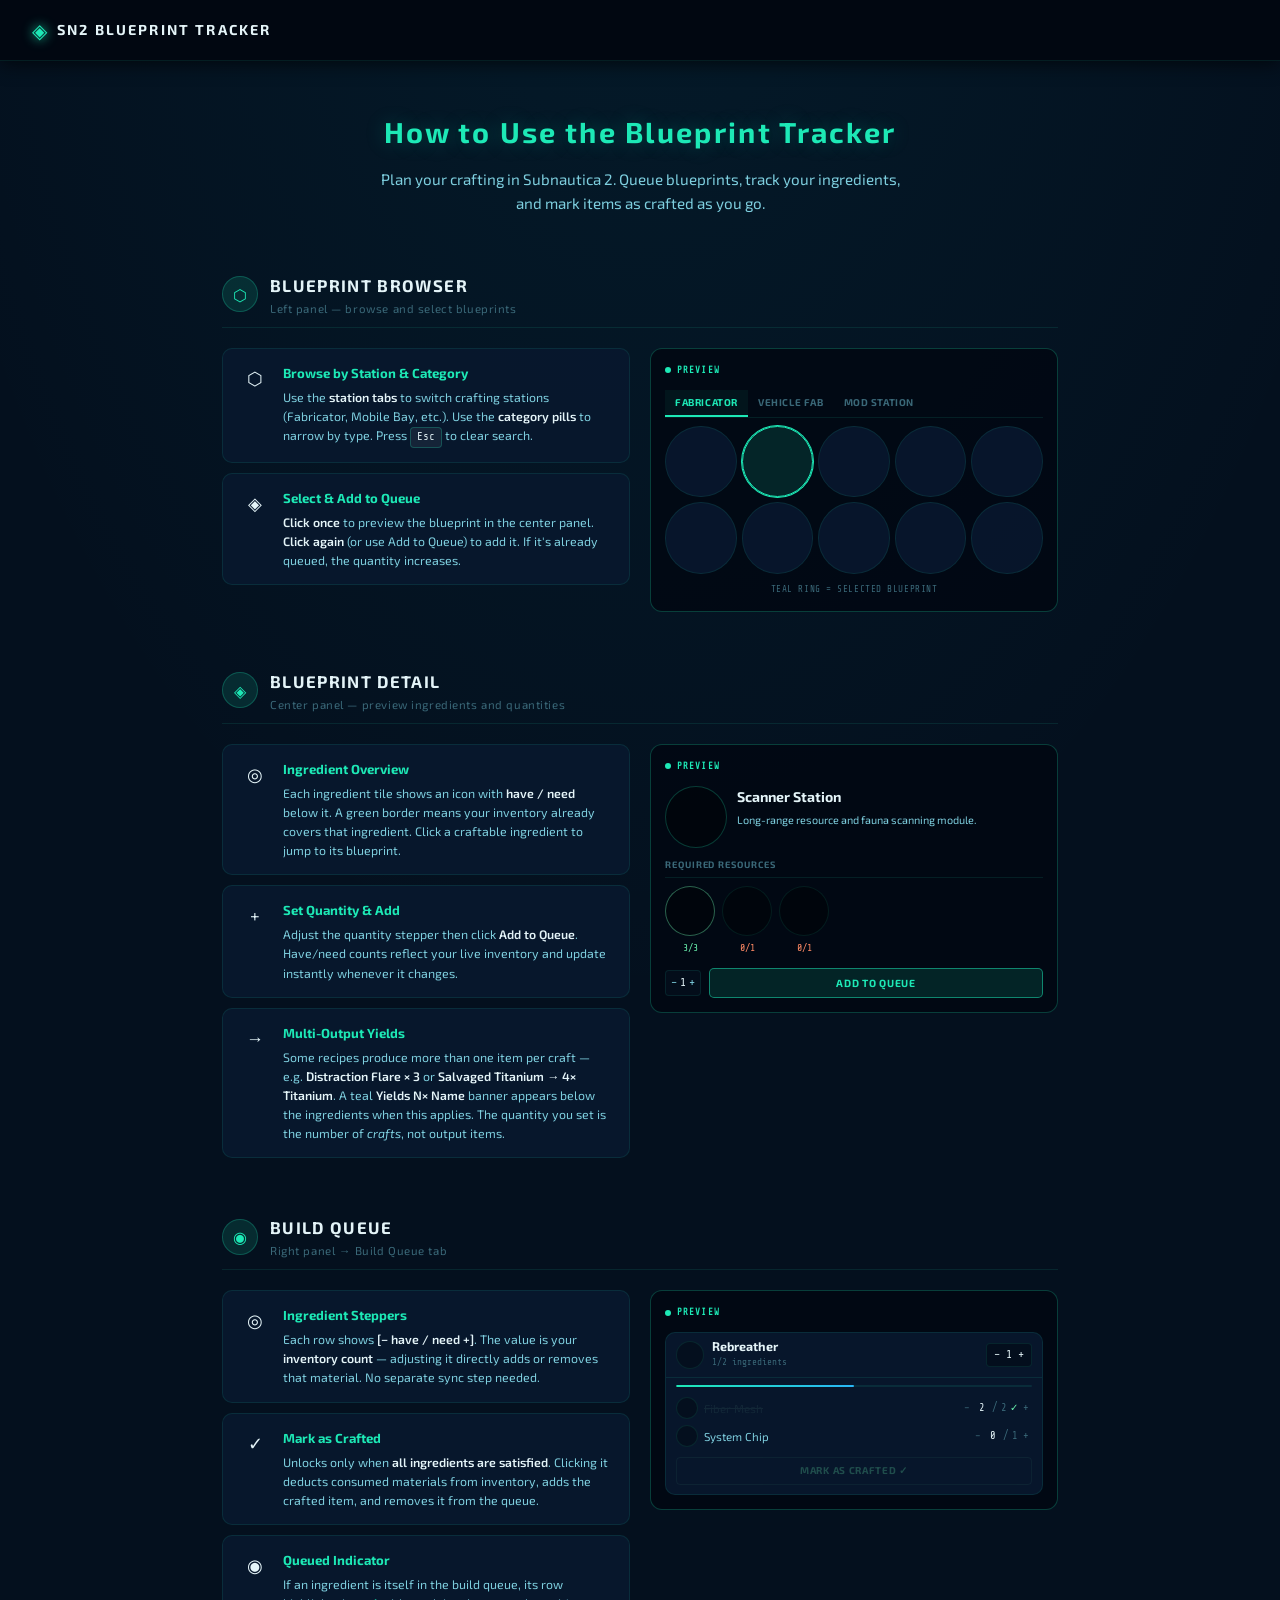
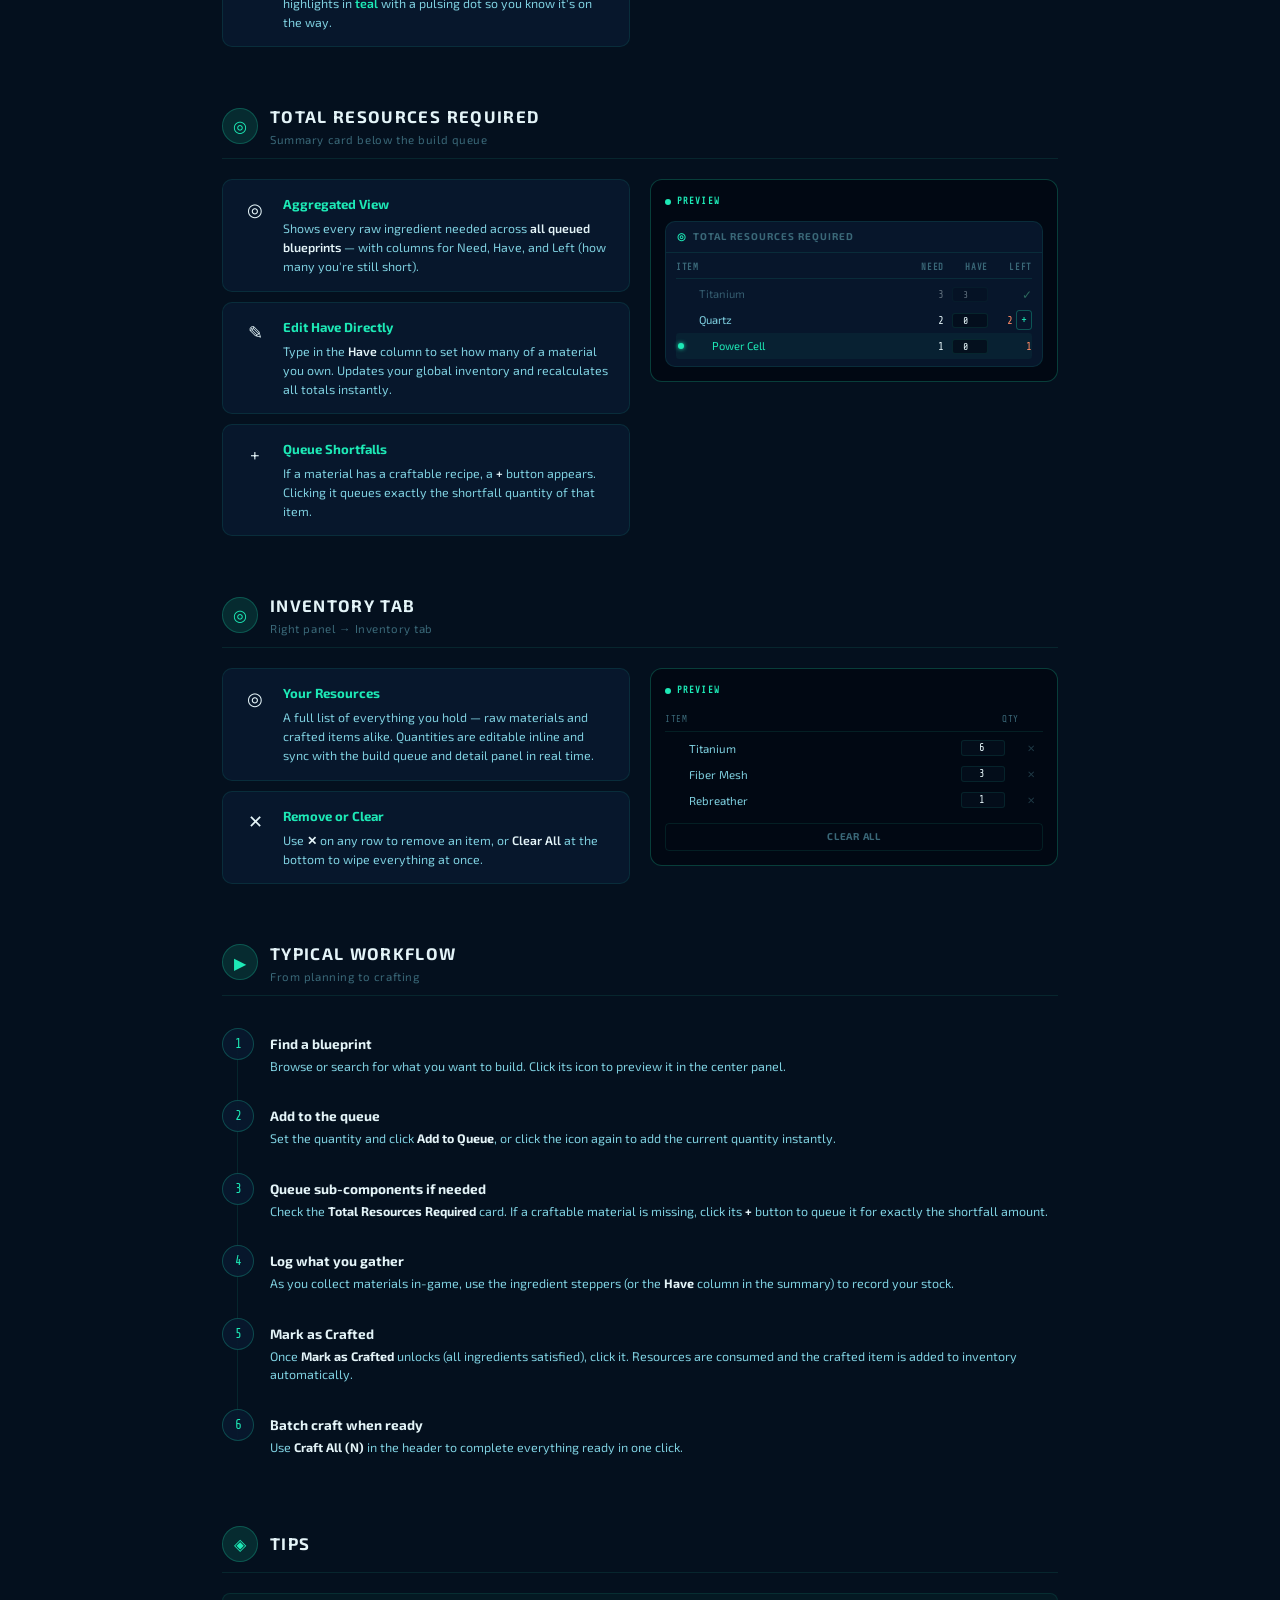
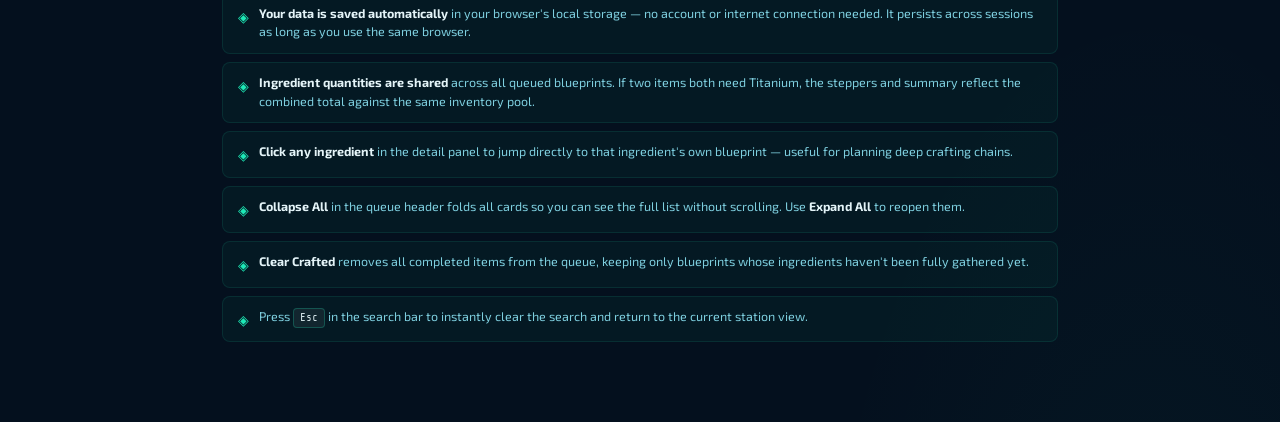
==== help.html @ e9f579a7 "Remove Back to Tracker button from help page Co-Authored-By: Claude Sonnet 4.6 <noreply@anthropic.co" ====
<!DOCTYPE html>
<html lang="en">
<head>
  <meta charset="UTF-8">
  <meta name="viewport" content="width=device-width, initial-scale=1.0">
  <title>How to Use — SN2 Blueprint Tracker</title>
  <meta name="description" content="Learn how to use the SN2 Blueprint Tracker: browse Subnautica 2 blueprints, queue crafting jobs, track ingredients, and mark items as crafted.">
  <link rel="canonical" href="https://sn2.tylerawak.net/help">

  <meta property="og:type"        content="website">
  <meta property="og:url"         content="https://sn2.tylerawak.net/help">
  <meta property="og:title"       content="How to Use — SN2 Blueprint Tracker">
  <meta property="og:description" content="Learn how to use the SN2 Blueprint Tracker: browse Subnautica 2 blueprints, queue crafting jobs, track ingredients, and mark items as crafted.">
  <meta property="og:image"       content="https://sn2.tylerawak.net/og-image.svg">
  <meta property="og:site_name"   content="SN2 Blueprint Tracker">

  <meta name="twitter:card"        content="summary_large_image">
  <meta name="twitter:title"       content="How to Use — SN2 Blueprint Tracker">
  <meta name="twitter:description" content="Learn how to use the SN2 Blueprint Tracker: browse Subnautica 2 blueprints, queue crafting jobs, track ingredients, and mark items as crafted.">
  <meta name="twitter:image"       content="https://sn2.tylerawak.net/og-image.svg">

  <script async src="https://pagead2.googlesyndication.com/pagead/js/adsbygoogle.js?client=ca-pub-8016467593072754" crossorigin="anonymous"></script>

  <link rel="preconnect" href="https://fonts.googleapis.com">
  <link href="https://fonts.googleapis.com/css2?family=Exo+2:wght@300;400;600;700&family=Share+Tech+Mono&display=swap" rel="stylesheet">
  <style>
    :root {
      --bg-deep:    #04101e;
      --bg-card:    rgba(8, 24, 46, 0.92);
      --teal:       #1de9b6;
      --teal-dim:   rgba(29, 233, 182, 0.12);
      --cyan:       #29b6f6;
      --text-hi:    #e4f4f8;
      --text-mid:   #7ecfdf;
      --text-lo:    #3a6878;
      --text-ghost: #1e3844;
      --border-lo:  rgba(29, 233, 182, 0.10);
      --border-md:  rgba(29, 233, 182, 0.24);
      --border-hi:  rgba(29, 233, 182, 0.50);
      --ready:      #69f0ae;
      --font:       'Exo 2', sans-serif;
      --mono:       'Share Tech Mono', monospace;
      --r:          6px;
    }
    *, *::before, *::after { box-sizing: border-box; margin: 0; padding: 0; }
    html { scroll-behavior: smooth; }
    body {
      font-family: var(--font);
      background: var(--bg-deep);
      color: var(--text-hi);
      min-height: 100vh;
      background-image:
        radial-gradient(ellipse 100% 60% at 50% -8%, rgba(0,184,217,0.07) 0%, transparent 60%),
        radial-gradient(ellipse 50% 40% at 90% 110%, rgba(29,233,182,0.04) 0%, transparent 55%);
      line-height: 1.6;
    }

    /* ── Page header ── */
    .page-header {
      display: flex; align-items: center; justify-content: space-between;
      padding: 14px 32px;
      background: rgba(2,8,18,0.98);
      border-bottom: 1px solid var(--border-lo);
      position: sticky; top: 0; z-index: 10;
      box-shadow: 0 2px 20px rgba(0,0,0,0.7);
    }
    .header-logo { display: flex; align-items: center; gap: 10px; }
    .logo-icon { font-size: 1.25rem; color: var(--teal); filter: drop-shadow(0 0 6px var(--teal)); }
    .logo-text { font-size: 0.9rem; font-weight: 700; letter-spacing: 0.15em; text-transform: uppercase; }
    .back-link {
      background: transparent; border: 1px solid var(--border-lo); border-radius: var(--r);
      color: var(--text-lo); font-family: var(--font); font-size: 0.67rem; font-weight: 700;
      letter-spacing: 0.07em; padding: 5px 12px; text-decoration: none; text-transform: uppercase;
      transition: all 0.15s;
    }
    .back-link:hover { border-color: var(--border-md); color: var(--text-mid); }

    /* ── Page body ── */
    .page-body { max-width: 900px; margin: 0 auto; padding: 48px 32px 80px; display: flex; flex-direction: column; gap: 56px; }

    /* ── Intro ── */
    .intro { text-align: center; }
    .intro h1 {
      font-size: 1.8rem; font-weight: 700; letter-spacing: 0.08em;
      color: var(--teal); margin-bottom: 12px;
      text-shadow: 0 0 20px rgba(29,233,182,0.25);
    }
    .intro p { font-size: 0.95rem; color: var(--text-mid); max-width: 540px; margin: 0 auto; }

    /* ── Section ── */
    .section { display: flex; flex-direction: column; gap: 20px; }
    .section-header { display: flex; align-items: center; gap: 12px; border-bottom: 1px solid var(--border-lo); padding-bottom: 10px; }
    .section-icon {
      width: 36px; height: 36px; border-radius: 50%; flex-shrink: 0;
      background: var(--teal-dim); border: 1px solid var(--border-md);
      display: flex; align-items: center; justify-content: center;
      font-size: 1rem; color: var(--teal);
    }
    .section-title { font-size: 1.05rem; font-weight: 700; letter-spacing: 0.08em; text-transform: uppercase; color: var(--text-hi); }
    .section-subtitle { font-size: 0.72rem; color: var(--text-lo); letter-spacing: 0.05em; }

    /* ── Two-column: text left, preview right ── */
    .section-body { display: grid; grid-template-columns: 1fr 1fr; gap: 20px; align-items: start; }
    @media (max-width: 680px) { .section-body { grid-template-columns: 1fr; } }

    /* ── Text cards ── */
    .cards { display: flex; flex-direction: column; gap: 10px; }
    .card {
      background: var(--bg-card); border: 1px solid var(--border-lo); border-radius: 10px;
      padding: 14px 18px; display: flex; gap: 14px; align-items: flex-start; transition: border-color 0.15s;
    }
    .card:hover { border-color: var(--border-md); }
    .card-icon { font-size: 1.1rem; flex-shrink: 0; margin-top: 1px; width: 28px; text-align: center; }
    .card-title { font-size: 0.82rem; font-weight: 700; color: var(--teal); margin-bottom: 4px; }
    .card-desc { font-size: 0.77rem; color: var(--text-mid); line-height: 1.55; }
    .card-desc strong { color: var(--text-hi); font-weight: 600; }

    /* ── Preview box ── */
    .preview-box {
      background: rgba(2,8,18,0.85);
      border: 1px solid var(--border-md);
      border-radius: 12px;
      padding: 14px;
      position: relative;
    }
    .preview-label {
      font-family: var(--mono); font-size: 0.58rem; font-weight: 700;
      letter-spacing: 0.12em; text-transform: uppercase;
      color: var(--teal); margin-bottom: 12px;
      display: flex; align-items: center; gap: 6px;
    }
    .preview-label::before {
      content: ''; width: 6px; height: 6px; border-radius: 50%;
      background: var(--teal); display: inline-block;
    }

    /* ── Mock images (game icons) ── */
    .mock-img {
      width: 100%; height: 100%;
      object-fit: contain;
      image-rendering: pixelated;
      display: block;
    }

    /* ── Mock: station tabs ── */
    .mock-station-tabs { display: flex; border-bottom: 1px solid var(--border-lo); margin-bottom: 8px; }
    .mst {
      font-family: var(--font); font-size: 0.62rem; font-weight: 700; letter-spacing: 0.06em;
      text-transform: uppercase; color: var(--text-lo); padding: 5px 10px 4px;
      border-bottom: 2px solid transparent;
    }
    .mst.active { color: var(--teal); border-bottom-color: var(--teal); background: rgba(29,233,182,0.05); }

    /* ── Mock: icon grid ── */
    .mock-icon-grid { display: grid; grid-template-columns: repeat(5, 1fr); gap: 5px; margin-bottom: 8px; }
    .mic {
      aspect-ratio: 1; border-radius: 50%;
      background: rgba(8,24,46,0.9); border: 1px solid rgba(29,233,182,0.1);
      display: flex; align-items: center; justify-content: center;
      padding: 6px; overflow: hidden;
    }
    .mic.active { border-color: var(--teal); background: rgba(29,233,182,0.12); box-shadow: 0 0 0 1px var(--teal); }

    /* ── Mock: detail hero ── */
    .mock-hero { display: flex; align-items: flex-start; gap: 10px; margin-bottom: 10px; }
    .mock-hero-icon {
      width: 62px; height: 62px; border-radius: 50%; flex-shrink: 0;
      background: rgba(0,0,0,0.35); border: 1px solid var(--border-md);
      display: flex; align-items: center; justify-content: center;
      overflow: hidden; padding: 6px;
    }
    .mock-hero-name { font-size: 0.88rem; font-weight: 700; color: var(--text-hi); margin-bottom: 4px; }
    .mock-hero-desc { font-size: 0.68rem; color: var(--text-mid); line-height: 1.45; }
    .mock-sec-label {
      font-size: 0.58rem; font-weight: 700; letter-spacing: 0.1em; text-transform: uppercase;
      color: var(--text-lo); border-bottom: 1px solid var(--border-lo); padding-bottom: 4px; margin-bottom: 8px;
    }
    .mock-ing-grid { display: flex; gap: 7px; margin-bottom: 12px; flex-wrap: wrap; }
    .mock-ing-tile { display: flex; flex-direction: column; align-items: center; gap: 4px; width: 50px; }
    .mock-ing-box {
      width: 50px; height: 50px; border-radius: 50%;
      background: rgba(0,0,0,0.35); border: 1px solid var(--border-lo);
      display: flex; align-items: center; justify-content: center;
      overflow: hidden; padding: 5px;
    }
    .mock-ing-tile.ok .mock-ing-box { border-color: rgba(105,240,174,0.4); }
    .mock-ing-count { font-family: var(--mono); font-size: 0.62rem; color: #ff8a65; }
    .mock-ing-tile.ok .mock-ing-count { color: var(--ready); }
    .mock-actions-row { display: flex; align-items: center; gap: 8px; }
    .mock-qty-ctrl {
      display: flex; align-items: center; gap: 3px;
      background: rgba(4,14,28,0.88); border: 1px solid var(--border-lo); border-radius: 4px; padding: 3px 5px;
      font-family: var(--mono); font-size: 0.72rem; color: var(--text-hi);
    }
    .mock-qty-ctrl span { color: var(--text-mid); }
    .mock-add-btn {
      flex: 1; background: rgba(29,233,182,0.12); border: 1px solid var(--border-hi);
      border-radius: 5px; color: var(--teal); font-family: var(--font); font-size: 0.65rem;
      font-weight: 700; letter-spacing: 0.07em; padding: 6px 10px;
      text-transform: uppercase; text-align: center;
    }

    /* ── Mock: queue card ── */
    .mock-queue-card {
      background: rgba(8,24,46,0.92); border: 1px solid rgba(29,233,182,0.1);
      border-radius: 10px; overflow: hidden;
    }
    .mock-qi-header {
      display: flex; align-items: center; gap: 8px; padding: 7px 10px;
      border-bottom: 1px solid var(--border-lo);
    }
    .mock-qi-icon {
      width: 28px; height: 28px; border-radius: 50%; flex-shrink: 0;
      background: rgba(0,0,0,0.3); border: 1px solid var(--border-lo);
      display: flex; align-items: center; justify-content: center;
      overflow: hidden; padding: 3px;
    }
    .mock-qi-info { flex: 1; }
    .mock-qi-name { font-size: 0.78rem; font-weight: 700; color: var(--text-hi); line-height: 1.2; }
    .mock-qi-prog { font-size: 0.58rem; font-family: var(--mono); color: var(--text-lo); }
    .mock-qi-qty {
      font-family: var(--mono); font-size: 0.72rem;
      background: rgba(4,14,28,0.88); border: 1px solid var(--border-lo);
      border-radius: 4px; padding: 2px 7px; color: var(--text-hi);
    }
    .mock-qi-body { padding: 7px 10px 9px; }
    .mock-prog-bar { height: 2px; background: var(--border-lo); border-radius: 1px; margin-bottom: 7px; overflow: hidden; }
    .mock-prog-fill { height: 100%; background: linear-gradient(90deg, var(--teal), var(--cyan)); border-radius: 1px; }
    .mock-ing-row { display: flex; align-items: center; gap: 6px; padding: 3px 0; }
    .mock-ing-row.done .mock-ing-lbl { color: var(--text-ghost); text-decoration: line-through; opacity: 0.5; }
    .mock-ing-sm {
      width: 22px; height: 22px; border-radius: 50%; flex-shrink: 0;
      background: rgba(0,0,0,0.3); border: 1px solid var(--border-lo);
      display: flex; align-items: center; justify-content: center;
      overflow: hidden; padding: 2px;
    }
    .mock-ing-lbl { flex: 1; font-size: 0.72rem; color: var(--text-mid); }
    .mock-stepper { display: flex; align-items: center; gap: 2px; font-family: var(--mono); font-size: 0.65rem; }
    .ms-btn { color: var(--text-lo); padding: 0 3px; }
    .ms-val { color: var(--text-hi); min-width: 14px; text-align: center; }
    .ms-sep { color: var(--text-lo); padding: 0 1px; }
    .ms-need { color: var(--text-lo); }
    .ms-check { color: var(--ready); margin-left: 1px; }
    .mock-craft-row { margin-top: 7px; }
    .mock-craft-btn {
      width: 100%; background: transparent; border: 1px solid rgba(105,240,174,0.22);
      border-radius: 4px; color: var(--ready); font-family: var(--font); font-size: 0.62rem;
      font-weight: 700; letter-spacing: 0.07em; padding: 5px; text-align: center; text-transform: uppercase;
    }
    .mock-craft-btn.dim { opacity: 0.25; }

    /* ── Mock: resource summary ── */
    .mock-res-card {
      background: rgba(8,24,46,0.92); border: 1px solid var(--border-lo);
      border-radius: 10px; overflow: hidden;
    }
    .mock-res-head {
      display: flex; align-items: center; gap: 6px; padding: 7px 11px;
      border-bottom: 1px solid var(--border-lo);
      font-size: 0.62rem; font-weight: 700; letter-spacing: 0.1em;
      text-transform: uppercase; color: var(--text-lo);
    }
    .mock-res-head span { color: var(--teal); }
    .mock-res-table { padding: 5px 10px 7px; }
    .mock-res-cols {
      display: grid; grid-template-columns: 1fr 32px 44px 44px;
      font-family: var(--mono); font-size: 0.56rem; font-weight: 700;
      letter-spacing: 0.08em; text-transform: uppercase; color: var(--text-lo);
      padding: 2px 0 4px; border-bottom: 1px solid var(--border-lo); margin-bottom: 2px;
    }
    .mock-res-cols span:not(:first-child) { text-align: right; }
    .mock-rr {
      display: grid; grid-template-columns: 1fr 32px 44px 44px;
      align-items: center; padding: 3px 0; border-radius: 3px; min-height: 26px;
    }
    .mock-rr.sat { opacity: 0.38; }
    .mock-rr.queued { background: rgba(29,233,182,0.05); padding-left: 2px; }
    .mock-rr-name { display: flex; align-items: center; gap: 5px; font-size: 0.7rem; color: var(--text-mid); }
    .mock-rr-icon {
      width: 18px; height: 18px; flex-shrink: 0;
      display: flex; align-items: center; justify-content: center;
    }
    .mock-rr-icon img { width: 18px; height: 18px; object-fit: contain; image-rendering: pixelated; display: block; }
    .mock-rr.queued .mock-rr-name { color: var(--teal); }
    .mock-rr-num { font-family: var(--mono); font-size: 0.68rem; text-align: right; }
    .mock-rr-need { color: var(--text-hi); }
    .mock-rr-have { display: flex; justify-content: flex-end; }
    .mock-rr-have input {
      background: rgba(4,14,28,0.88); border: 1px solid var(--border-lo); border-radius: 3px;
      color: var(--text-hi); font-family: var(--mono); font-size: 0.62rem;
      width: 36px; padding: 1px 4px; text-align: right; outline: none;
    }
    .mock-rr-left { display: flex; align-items: center; justify-content: flex-end; gap: 3px; }
    .mock-rr-left-num { font-family: var(--mono); font-size: 0.68rem; color: #ff8a65; }
    .mock-rr-check { color: var(--ready); font-size: 0.75rem; }
    .mock-rr-add {
      color: var(--teal); border: 1px solid rgba(29,233,182,0.3); border-radius: 3px;
      font-family: var(--mono); font-size: 0.7rem; padding: 0 4px;
    }
    .mock-qdot {
      width: 6px; height: 6px; border-radius: 50%; background: var(--teal);
      flex-shrink: 0; box-shadow: 0 0 4px var(--teal); display: inline-block;
    }

    /* ── Mock: inventory ── */
    .mock-inv-row {
      display: grid; grid-template-columns: 1fr 52px 24px;
      align-items: center; padding: 3px 0; min-height: 26px; gap: 6px;
    }
    .mock-inv-item {
      display: flex; align-items: center; gap: 6px;
      font-size: 0.72rem; color: var(--text-mid);
    }
    .mock-inv-icon {
      width: 18px; height: 18px; flex-shrink: 0;
      display: flex; align-items: center; justify-content: center;
    }
    .mock-inv-icon img { width: 18px; height: 18px; object-fit: contain; image-rendering: pixelated; display: block; }
    .mock-inv-qty {
      background: rgba(4,14,28,0.88); border: 1px solid var(--border-lo); border-radius: 3px;
      color: var(--text-hi); font-family: var(--mono); font-size: 0.65rem;
      width: 44px; padding: 1px 4px; text-align: right; outline: none;
    }
    .mock-inv-rm { font-size: 0.65rem; color: var(--text-ghost); text-align: center; }

    /* ── Steps ── */
    .steps { display: flex; flex-direction: column; gap: 0; position: relative; }
    .steps::before { content: ''; position: absolute; left: 15px; top: 32px; bottom: 32px; width: 1px; background: var(--border-lo); }
    .step { display: flex; gap: 16px; align-items: flex-start; padding: 12px 0; }
    .step-num {
      width: 32px; height: 32px; border-radius: 50%; flex-shrink: 0;
      background: var(--bg-card); border: 1px solid var(--border-md);
      display: flex; align-items: center; justify-content: center;
      font-family: var(--mono); font-size: 0.8rem; color: var(--teal); z-index: 1;
    }
    .step-body { padding-top: 5px; }
    .step-title { font-size: 0.85rem; font-weight: 700; color: var(--text-hi); margin-bottom: 3px; }
    .step-desc { font-size: 0.78rem; color: var(--text-mid); line-height: 1.5; }
    .step-desc strong { color: var(--text-hi); }

    /* ── Tips ── */
    .tip-list { display: flex; flex-direction: column; gap: 8px; }
    .tip {
      display: flex; align-items: flex-start; gap: 10px;
      background: rgba(29,233,182,0.04); border: 1px solid var(--border-lo);
      border-radius: 8px; padding: 11px 15px;
    }
    .tip-bullet { color: var(--teal); font-size: 0.85rem; flex-shrink: 0; margin-top: 1px; }
    .tip-text { font-size: 0.78rem; color: var(--text-mid); line-height: 1.5; }
    .tip-text strong { color: var(--text-hi); }
    kbd {
      display: inline-block; background: rgba(255,255,255,0.06); border: 1px solid var(--border-md);
      border-radius: 4px; font-family: var(--mono); font-size: 0.68rem; padding: 1px 6px; color: var(--text-hi);
    }
  </style>
</head>
<body>

  <header class="page-header">
    <div class="header-logo">
      <span class="logo-icon">◈</span>
      <span class="logo-text">SN2 Blueprint Tracker</span>
    </div>
  </header>

  <div class="page-body">

    <!-- Intro -->
    <div class="intro">
      <h1>How to Use the Blueprint Tracker</h1>
      <p>Plan your crafting in Subnautica 2. Queue blueprints, track your ingredients, and mark items as crafted as you go.</p>
    </div>

    <!-- Blueprint Browser -->
    <section class="section">
      <div class="section-header">
        <div class="section-icon">⬡</div>
        <div>
          <div class="section-title">Blueprint Browser</div>
          <div class="section-subtitle">Left panel — browse and select blueprints</div>
        </div>
      </div>
      <div class="section-body">
        <div class="cards">
          <div class="card">
            <div class="card-icon">⬡</div>
            <div>
              <div class="card-title">Browse by Station &amp; Category</div>
              <div class="card-desc">Use the <strong>station tabs</strong> to switch crafting stations (Fabricator, Mobile Bay, etc.). Use the <strong>category pills</strong> to narrow by type. Press <kbd>Esc</kbd> to clear search.</div>
            </div>
          </div>
          <div class="card">
            <div class="card-icon">◈</div>
            <div>
              <div class="card-title">Select &amp; Add to Queue</div>
              <div class="card-desc"><strong>Click once</strong> to preview the blueprint in the center panel. <strong>Click again</strong> (or use Add to Queue) to add it. If it's already queued, the quantity increases.</div>
            </div>
          </div>
        </div>
        <div class="preview-box">
          <div class="preview-label">Preview</div>
          <div class="mock-station-tabs">
            <span class="mst active">Fabricator</span>
            <span class="mst">Vehicle Fab</span>
            <span class="mst">Mod Station</span>
          </div>
          <div class="mock-icon-grid">
            <div class="mic"><img class="mock-img" data-icon="Rebreather.png" alt="Rebreather"></div>
            <div class="mic active"><img class="mock-img" data-icon="Scanner.png" alt="Scanner"></div>
            <div class="mic"><img class="mock-img" data-icon="Flashlight.png" alt="Flashlight"></div>
            <div class="mic"><img class="mock-img" data-icon="Repair_Tool.png" alt="Repair Tool"></div>
            <div class="mic"><img class="mock-img" data-icon="Basic_First_Aid_Kit.png" alt="First Aid Kit"></div>
            <div class="mic"><img class="mock-img" data-icon="Basic_Battery.png" alt="Basic Battery"></div>
            <div class="mic"><img class="mock-img" data-icon="Fiber_Mesh.png" alt="Fiber Mesh"></div>
            <div class="mic"><img class="mock-img" data-icon="Wiring_Kit.png" alt="Wiring Kit"></div>
            <div class="mic"><img class="mock-img" data-icon="System_Chip.png" alt="System Chip"></div>
            <div class="mic"><img class="mock-img" data-icon="Power_Cell.png" alt="Power Cell"></div>
          </div>
          <div style="font-size:0.58rem;color:var(--text-lo);font-family:var(--mono);letter-spacing:0.06em;margin-top:6px;text-align:center;">TEAL RING = SELECTED BLUEPRINT</div>
        </div>
      </div>
    </section>

    <!-- Detail Panel -->
    <section class="section">
      <div class="section-header">
        <div class="section-icon">◈</div>
        <div>
          <div class="section-title">Blueprint Detail</div>
          <div class="section-subtitle">Center panel — preview ingredients and quantities</div>
        </div>
      </div>
      <div class="section-body">
        <div class="cards">
          <div class="card">
            <div class="card-icon">◎</div>
            <div>
              <div class="card-title">Ingredient Overview</div>
              <div class="card-desc">Each ingredient tile shows an icon with <strong>have / need</strong> below it. A green border means your inventory already covers that ingredient. Click a craftable ingredient to jump to its blueprint.</div>
            </div>
          </div>
          <div class="card">
            <div class="card-icon">+</div>
            <div>
              <div class="card-title">Set Quantity &amp; Add</div>
              <div class="card-desc">Adjust the quantity stepper then click <strong>Add to Queue</strong>. Have/need counts reflect your live inventory and update instantly whenever it changes.</div>
            </div>
          </div>
          <div class="card">
            <div class="card-icon">→</div>
            <div>
              <div class="card-title">Multi-Output Yields</div>
              <div class="card-desc">Some recipes produce more than one item per craft — e.g. <strong>Distraction Flare × 3</strong> or <strong>Salvaged Titanium → 4× Titanium</strong>. A teal <strong>Yields N× Name</strong> banner appears below the ingredients when this applies. The quantity you set is the number of <em>crafts</em>, not output items.</div>
            </div>
          </div>
        </div>
        <div class="preview-box">
          <div class="preview-label">Preview</div>
          <div class="mock-hero">
            <div class="mock-hero-icon"><img class="mock-img" data-icon="Scanner_Station.png" alt="Scanner Station"></div>
            <div>
              <div class="mock-hero-name">Scanner Station</div>
              <div class="mock-hero-desc">Long-range resource and fauna scanning module.</div>
            </div>
          </div>
          <div class="mock-sec-label">Required Resources</div>
          <div class="mock-ing-grid">
            <div class="mock-ing-tile ok">
              <div class="mock-ing-box"><img class="mock-img" data-icon="Titanium.png" alt="Titanium"></div>
              <span class="mock-ing-count ok">3/3</span>
            </div>
            <div class="mock-ing-tile">
              <div class="mock-ing-box"><img class="mock-img" data-icon="System_Chip.png" alt="System Chip"></div>
              <span class="mock-ing-count">0/1</span>
            </div>
            <div class="mock-ing-tile">
              <div class="mock-ing-box"><img class="mock-img" data-icon="Wiring_Kit.png" alt="Wiring Kit"></div>
              <span class="mock-ing-count">0/1</span>
            </div>
          </div>
          <div class="mock-actions-row">
            <div class="mock-qty-ctrl"><span>−</span> 1 <span>+</span></div>
            <div class="mock-add-btn">Add to Queue</div>
          </div>
        </div>
      </div>
    </section>

    <!-- Build Queue -->
    <section class="section">
      <div class="section-header">
        <div class="section-icon">◉</div>
        <div>
          <div class="section-title">Build Queue</div>
          <div class="section-subtitle">Right panel → Build Queue tab</div>
        </div>
      </div>
      <div class="section-body">
        <div class="cards">
          <div class="card">
            <div class="card-icon">◎</div>
            <div>
              <div class="card-title">Ingredient Steppers</div>
              <div class="card-desc">Each row shows <strong>[− have / need +]</strong>. The value is your <strong>inventory count</strong> — adjusting it directly adds or removes that material. No separate sync step needed.</div>
            </div>
          </div>
          <div class="card">
            <div class="card-icon">✓</div>
            <div>
              <div class="card-title">Mark as Crafted</div>
              <div class="card-desc">Unlocks only when <strong>all ingredients are satisfied</strong>. Clicking it deducts consumed materials from inventory, adds the crafted item, and removes it from the queue.</div>
            </div>
          </div>
          <div class="card">
            <div class="card-icon">◉</div>
            <div>
              <div class="card-title">Queued Indicator</div>
              <div class="card-desc">If an ingredient is itself in the build queue, its row highlights in <strong style="color:var(--teal)">teal</strong> with a pulsing dot so you know it's on the way.</div>
            </div>
          </div>
        </div>
        <div class="preview-box">
          <div class="preview-label">Preview</div>
          <div class="mock-queue-card">
            <div class="mock-qi-header">
              <div class="mock-qi-icon"><img class="mock-img" data-icon="Rebreather.png" alt="Rebreather"></div>
              <div class="mock-qi-info">
                <div class="mock-qi-name">Rebreather</div>
                <div class="mock-qi-prog">1/2 ingredients</div>
              </div>
              <div class="mock-qi-qty">− 1 +</div>
            </div>
            <div class="mock-qi-body">
              <div class="mock-prog-bar"><div class="mock-prog-fill" style="width:50%"></div></div>
              <div class="mock-ing-row done">
                <div class="mock-ing-sm"><img class="mock-img" data-icon="Fiber_Mesh.png" alt="Fiber Mesh"></div>
                <span class="mock-ing-lbl">Fiber Mesh</span>
                <div class="mock-stepper">
                  <span class="ms-btn">−</span>
                  <span class="ms-val">2</span>
                  <span class="ms-sep">/</span>
                  <span class="ms-need">2</span>
                  <span class="ms-check">✓</span>
                  <span class="ms-btn">+</span>
                </div>
              </div>
              <div class="mock-ing-row">
                <div class="mock-ing-sm"><img class="mock-img" data-icon="System_Chip.png" alt="System Chip"></div>
                <span class="mock-ing-lbl">System Chip</span>
                <div class="mock-stepper">
                  <span class="ms-btn">−</span>
                  <span class="ms-val">0</span>
                  <span class="ms-sep">/</span>
                  <span class="ms-need">1</span>
                  <span class="ms-btn">+</span>
                </div>
              </div>
              <div class="mock-craft-row">
                <div class="mock-craft-btn dim">Mark as Crafted ✓</div>
              </div>
            </div>
          </div>
        </div>
      </div>
    </section>

    <!-- Total Resources -->
    <section class="section">
      <div class="section-header">
        <div class="section-icon">◎</div>
        <div>
          <div class="section-title">Total Resources Required</div>
          <div class="section-subtitle">Summary card below the build queue</div>
        </div>
      </div>
      <div class="section-body">
        <div class="cards">
          <div class="card">
            <div class="card-icon">◎</div>
            <div>
              <div class="card-title">Aggregated View</div>
              <div class="card-desc">Shows every raw ingredient needed across <strong>all queued blueprints</strong> — with columns for Need, Have, and Left (how many you're still short).</div>
            </div>
          </div>
          <div class="card">
            <div class="card-icon">✎</div>
            <div>
              <div class="card-title">Edit Have Directly</div>
              <div class="card-desc">Type in the <strong>Have</strong> column to set how many of a material you own. Updates your global inventory and recalculates all totals instantly.</div>
            </div>
          </div>
          <div class="card">
            <div class="card-icon">+</div>
            <div>
              <div class="card-title">Queue Shortfalls</div>
              <div class="card-desc">If a material has a craftable recipe, a <strong>+</strong> button appears. Clicking it queues exactly the shortfall quantity of that item.</div>
            </div>
          </div>
        </div>
        <div class="preview-box">
          <div class="preview-label">Preview</div>
          <div class="mock-res-card">
            <div class="mock-res-head"><span>◎</span> Total Resources Required</div>
            <div class="mock-res-table">
              <div class="mock-res-cols">
                <span>Item</span><span>Need</span><span>Have</span><span>Left</span>
              </div>
              <div class="mock-rr sat">
                <div class="mock-rr-name">
                  <div class="mock-rr-icon"><img data-icon="Titanium.png" alt="Titanium"></div>
                  Titanium
                </div>
                <span class="mock-rr-num mock-rr-need">3</span>
                <div class="mock-rr-have"><input type="number" value="3" readonly></div>
                <div class="mock-rr-left"><span class="mock-rr-check">✓</span></div>
              </div>
              <div class="mock-rr">
                <div class="mock-rr-name">
                  <div class="mock-rr-icon"><img data-icon="Quartz.png" alt="Quartz"></div>
                  Quartz
                </div>
                <span class="mock-rr-num mock-rr-need">2</span>
                <div class="mock-rr-have"><input type="number" value="0" readonly placeholder="0"></div>
                <div class="mock-rr-left"><span class="mock-rr-left-num">2</span> <span class="mock-rr-add">+</span></div>
              </div>
              <div class="mock-rr queued">
                <div class="mock-rr-name">
                  <span class="mock-qdot"></span>
                  <div class="mock-rr-icon"><img data-icon="Power_Cell.png" alt="Power Cell"></div>
                  Power Cell
                </div>
                <span class="mock-rr-num mock-rr-need">1</span>
                <div class="mock-rr-have"><input type="number" value="0" readonly placeholder="0"></div>
                <div class="mock-rr-left"><span class="mock-rr-left-num">1</span></div>
              </div>
            </div>
          </div>
        </div>
      </div>
    </section>

    <!-- Inventory Tab -->
    <section class="section">
      <div class="section-header">
        <div class="section-icon">◎</div>
        <div>
          <div class="section-title">Inventory Tab</div>
          <div class="section-subtitle">Right panel → Inventory tab</div>
        </div>
      </div>
      <div class="section-body">
        <div class="cards">
          <div class="card">
            <div class="card-icon">◎</div>
            <div>
              <div class="card-title">Your Resources</div>
              <div class="card-desc">A full list of everything you hold — raw materials and crafted items alike. Quantities are editable inline and sync with the build queue and detail panel in real time.</div>
            </div>
          </div>
          <div class="card">
            <div class="card-icon">✕</div>
            <div>
              <div class="card-title">Remove or Clear</div>
              <div class="card-desc">Use <strong>✕</strong> on any row to remove an item, or <strong>Clear All</strong> at the bottom to wipe everything at once.</div>
            </div>
          </div>
        </div>
        <div class="preview-box">
          <div class="preview-label">Preview</div>
          <div style="display:flex;flex-direction:column;gap:0;">
            <div style="display:grid;grid-template-columns:1fr 52px 24px;padding:2px 0 5px;border-bottom:1px solid var(--border-lo);margin-bottom:3px;font-family:var(--mono);font-size:0.56rem;letter-spacing:0.08em;text-transform:uppercase;color:var(--text-lo);">
              <span>Item</span><span style="text-align:right">Qty</span><span></span>
            </div>
            <div class="mock-inv-row">
              <div class="mock-inv-item">
                <div class="mock-inv-icon"><img data-icon="Titanium.png" alt="Titanium"></div>
                Titanium
              </div>
              <input class="mock-inv-qty" type="number" value="6" readonly>
              <div class="mock-inv-rm">✕</div>
            </div>
            <div class="mock-inv-row">
              <div class="mock-inv-item">
                <div class="mock-inv-icon"><img data-icon="Fiber_Mesh.png" alt="Fiber Mesh"></div>
                Fiber Mesh
              </div>
              <input class="mock-inv-qty" type="number" value="3" readonly>
              <div class="mock-inv-rm">✕</div>
            </div>
            <div class="mock-inv-row">
              <div class="mock-inv-item">
                <div class="mock-inv-icon"><img data-icon="Rebreather.png" alt="Rebreather"></div>
                Rebreather
              </div>
              <input class="mock-inv-qty" type="number" value="1" readonly>
              <div class="mock-inv-rm">✕</div>
            </div>
            <div style="margin-top:10px;text-align:center;font-size:0.62rem;font-weight:700;letter-spacing:0.07em;text-transform:uppercase;color:var(--text-lo);border:1px solid var(--border-lo);border-radius:4px;padding:5px;">Clear All</div>
          </div>
        </div>
      </div>
    </section>

    <!-- Workflow -->
    <section class="section">
      <div class="section-header">
        <div class="section-icon">▶</div>
        <div>
          <div class="section-title">Typical Workflow</div>
          <div class="section-subtitle">From planning to crafting</div>
        </div>
      </div>
      <div class="steps">
        <div class="step">
          <div class="step-num">1</div>
          <div class="step-body">
            <div class="step-title">Find a blueprint</div>
            <div class="step-desc">Browse or search for what you want to build. Click its icon to preview it in the center panel.</div>
          </div>
        </div>
        <div class="step">
          <div class="step-num">2</div>
          <div class="step-body">
            <div class="step-title">Add to the queue</div>
            <div class="step-desc">Set the quantity and click <strong>Add to Queue</strong>, or click the icon again to add the current quantity instantly.</div>
          </div>
        </div>
        <div class="step">
          <div class="step-num">3</div>
          <div class="step-body">
            <div class="step-title">Queue sub-components if needed</div>
            <div class="step-desc">Check the <strong>Total Resources Required</strong> card. If a craftable material is missing, click its <strong>+</strong> button to queue it for exactly the shortfall amount.</div>
          </div>
        </div>
        <div class="step">
          <div class="step-num">4</div>
          <div class="step-body">
            <div class="step-title">Log what you gather</div>
            <div class="step-desc">As you collect materials in-game, use the ingredient steppers (or the <strong>Have</strong> column in the summary) to record your stock.</div>
          </div>
        </div>
        <div class="step">
          <div class="step-num">5</div>
          <div class="step-body">
            <div class="step-title">Mark as Crafted</div>
            <div class="step-desc">Once <strong>Mark as Crafted</strong> unlocks (all ingredients satisfied), click it. Resources are consumed and the crafted item is added to inventory automatically.</div>
          </div>
        </div>
        <div class="step">
          <div class="step-num">6</div>
          <div class="step-body">
            <div class="step-title">Batch craft when ready</div>
            <div class="step-desc">Use <strong>Craft All (N)</strong> in the header to complete everything ready in one click.</div>
          </div>
        </div>
      </div>
    </section>

    <!-- Tips -->
    <section class="section">
      <div class="section-header">
        <div class="section-icon">◈</div>
        <div><div class="section-title">Tips</div></div>
      </div>
      <div class="tip-list">
        <div class="tip">
          <span class="tip-bullet">◈</span>
          <span class="tip-text"><strong>Your data is saved automatically</strong> in your browser's local storage — no account or internet connection needed. It persists across sessions as long as you use the same browser.</span>
        </div>
        <div class="tip">
          <span class="tip-bullet">◈</span>
          <span class="tip-text"><strong>Ingredient quantities are shared</strong> across all queued blueprints. If two items both need Titanium, the steppers and summary reflect the combined total against the same inventory pool.</span>
        </div>
        <div class="tip">
          <span class="tip-bullet">◈</span>
          <span class="tip-text"><strong>Click any ingredient</strong> in the detail panel to jump directly to that ingredient's own blueprint — useful for planning deep crafting chains.</span>
        </div>
        <div class="tip">
          <span class="tip-bullet">◈</span>
          <span class="tip-text"><strong>Collapse All</strong> in the queue header folds all cards so you can see the full list without scrolling. Use <strong>Expand All</strong> to reopen them.</span>
        </div>
        <div class="tip">
          <span class="tip-bullet">◈</span>
          <span class="tip-text"><strong>Clear Crafted</strong> removes all completed items from the queue, keeping only blueprints whose ingredients haven't been fully gathered yet.</span>
        </div>
        <div class="tip">
          <span class="tip-bullet">◈</span>
          <span class="tip-text">Press <kbd>Esc</kbd> in the search bar to instantly clear the search and return to the current station view.</span>
        </div>
      </div>
    </section>

  </div>

  <script>
    // Populate all mock images with actual SN2 wiki icon URLs
    const WIKI = 'https://wiki.subnautica.com/sn2/images/thumb/';
    document.querySelectorAll('[data-icon]').forEach(img => {
      const file = img.dataset.icon;
      img.src = `${WIKI}${file}/64px-${file}`;
      img.style.width = '100%';
      img.style.height = '100%';
      img.style.objectFit = 'contain';
      img.style.imageRendering = 'pixelated';
      img.style.display = 'block';
      img.onerror = () => { img.style.display = 'none'; };
    });
  </script>

</body>
</html>
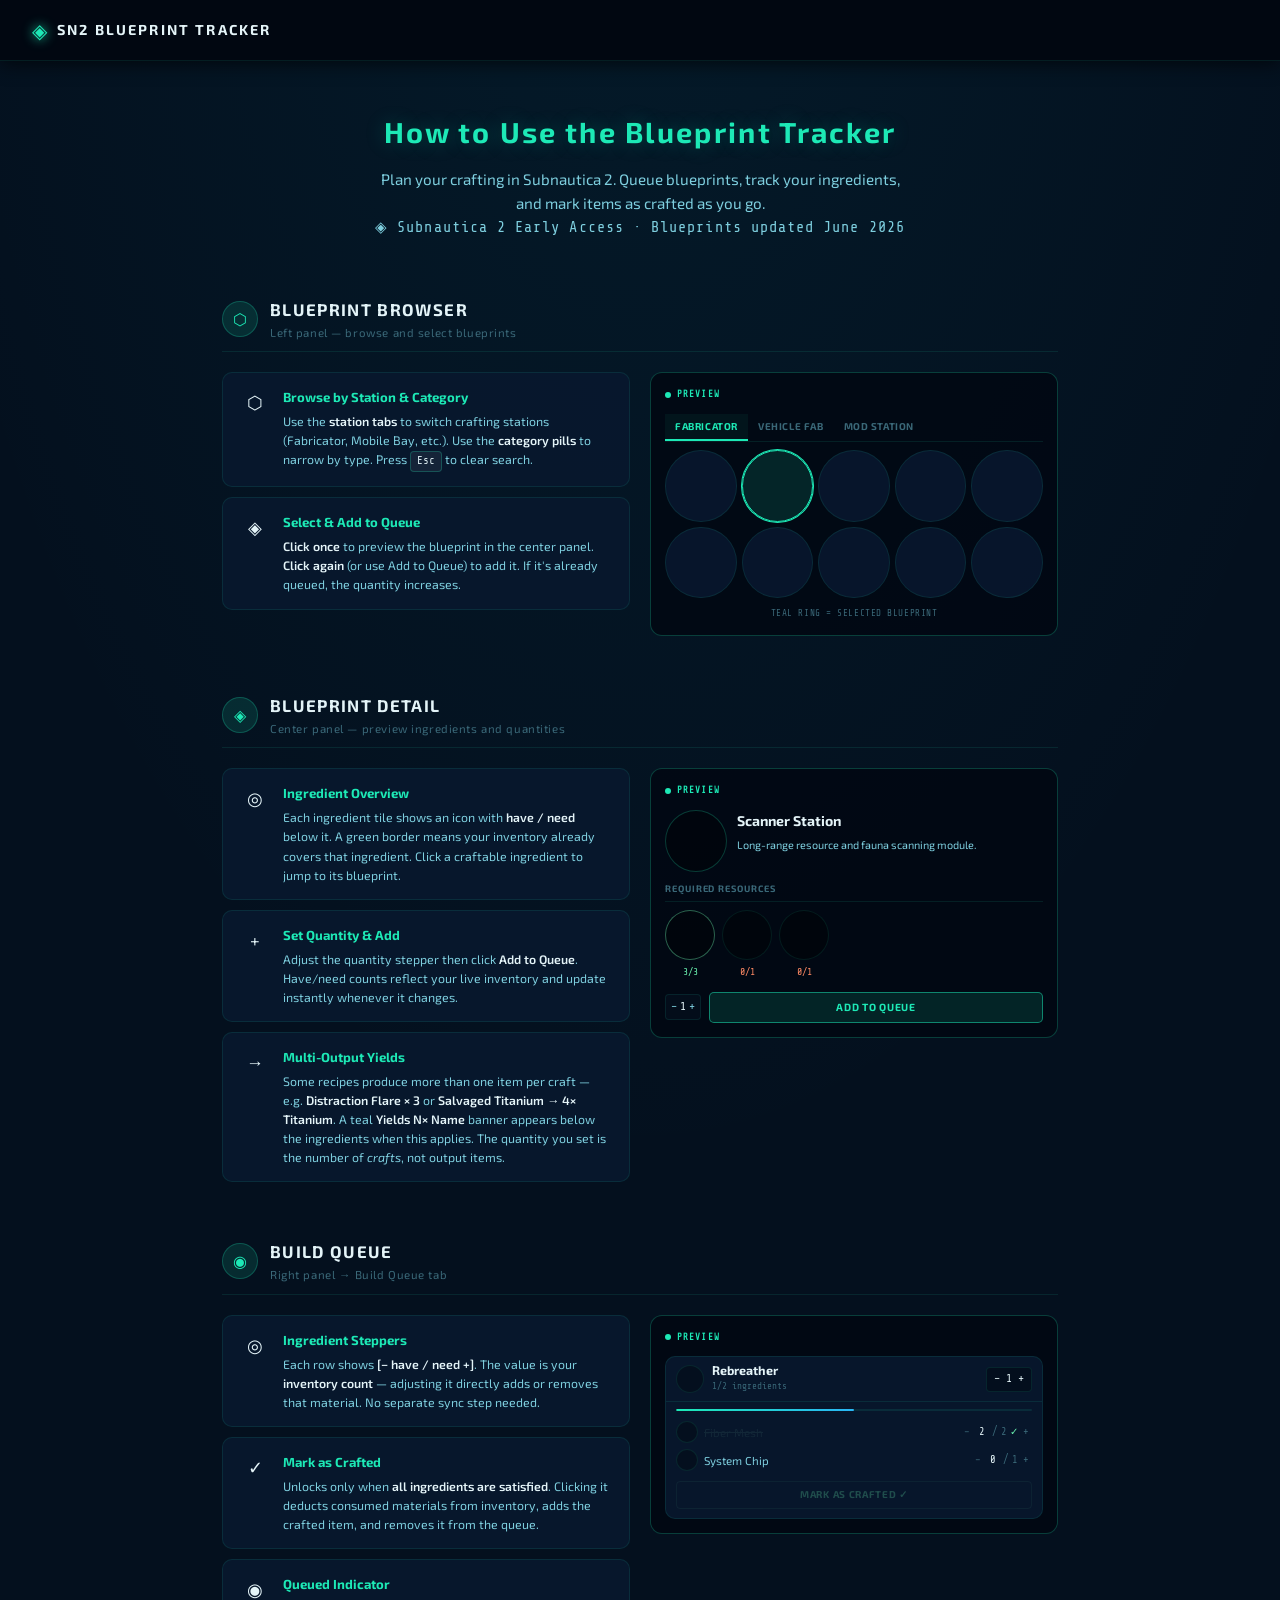
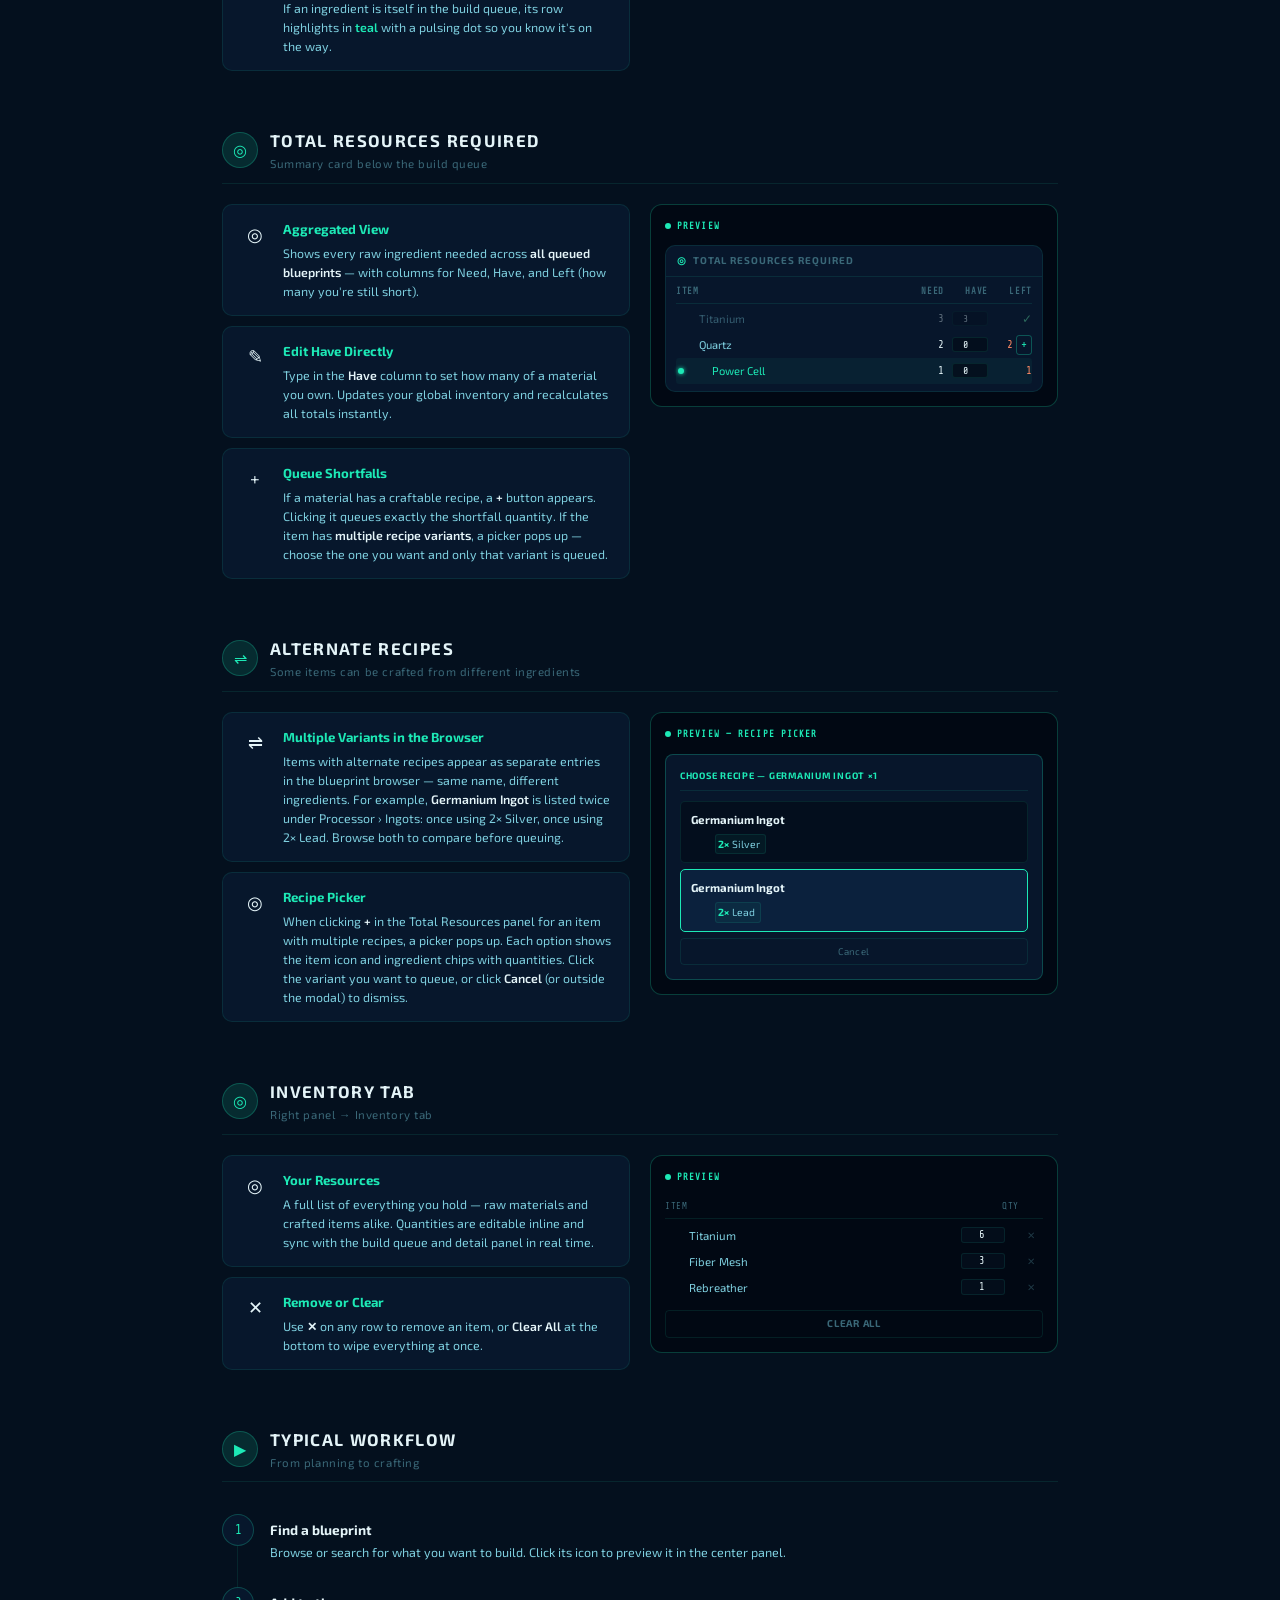
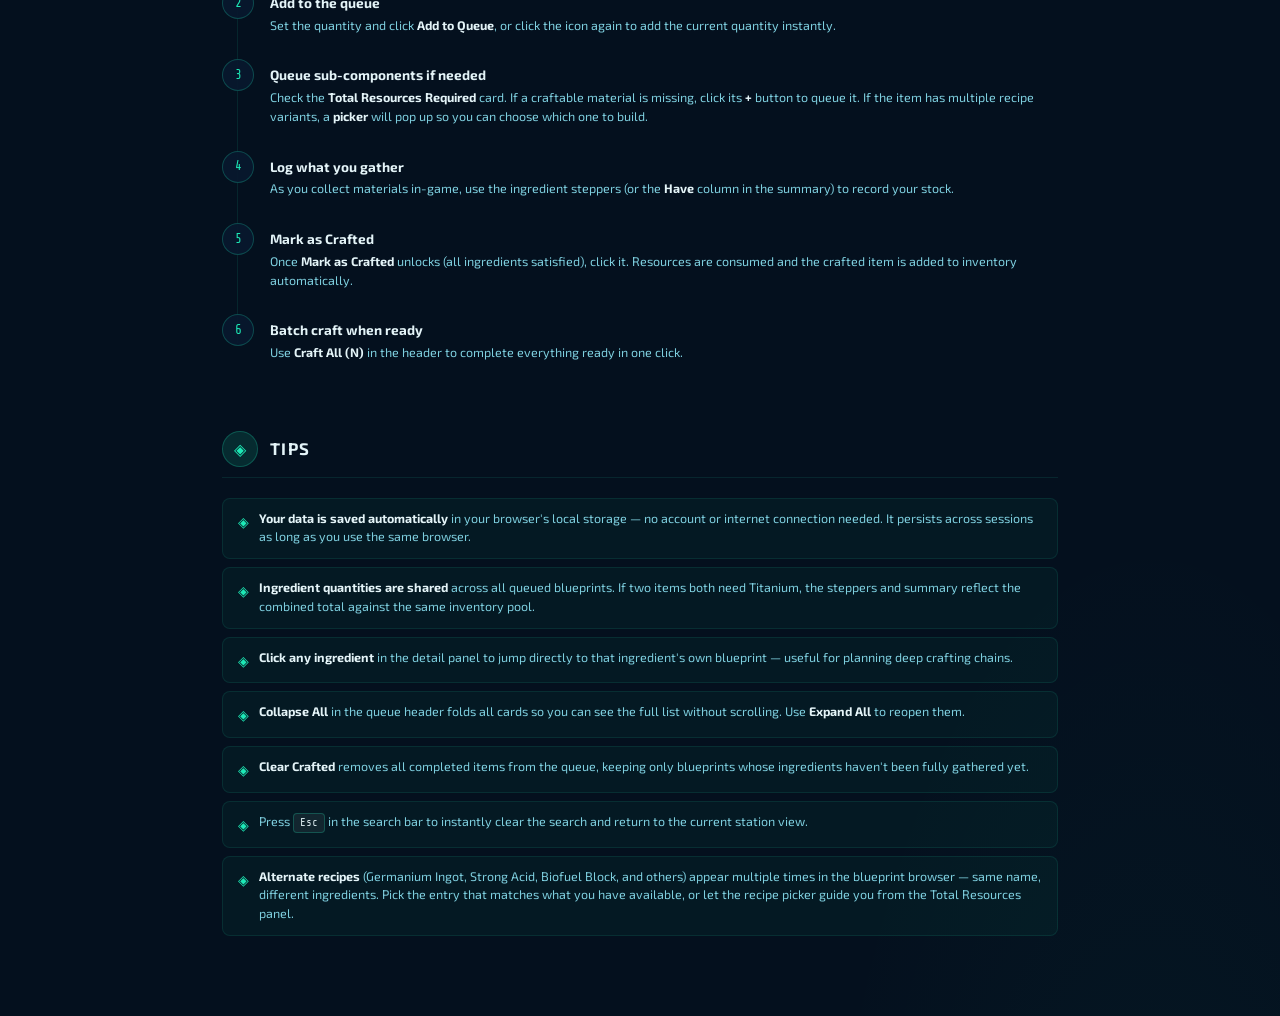
==== commit 8743edca: "Update help page: alternate recipes section + version note - Add game version note to intro (Subnaut" ====
--- a/help.html
+++ b/help.html
@@ -3,9 +3,18 @@
 <head>
   <meta charset="UTF-8">
   <meta name="viewport" content="width=device-width, initial-scale=1.0">
+  <!-- Google tag (gtag.js) -->
+  <script async src="https://www.googletagmanager.com/gtag/js?id=G-P7SBM10WHM"></script>
+  <script>
+    window.dataLayer = window.dataLayer || [];
+    function gtag(){dataLayer.push(arguments);}
+    gtag('js', new Date());
+    gtag('config', 'G-P7SBM10WHM');
+  </script>
   <title>How to Use — SN2 Blueprint Tracker</title>
   <meta name="description" content="Learn how to use the SN2 Blueprint Tracker: browse Subnautica 2 blueprints, queue crafting jobs, track ingredients, and mark items as crafted.">
   <link rel="canonical" href="https://sn2.tylerawak.net/help">
+  <meta name="robots" content="noindex, follow">
 
   <meta property="og:type"        content="website">
   <meta property="og:url"         content="https://sn2.tylerawak.net/help">
@@ -19,15 +28,18 @@
   <meta name="twitter:description" content="Learn how to use the SN2 Blueprint Tracker: browse Subnautica 2 blueprints, queue crafting jobs, track ingredients, and mark items as crafted.">
   <meta name="twitter:image"       content="https://sn2.tylerawak.net/og-image.svg">
 
-  <script async src="https://pagead2.googlesyndication.com/pagead/js/adsbygoogle.js?client=ca-pub-8016467593072754" crossorigin="anonymous"></script>
+  <script async src="https://pagead2.googlesyndication.com/pagead/js/adsbygoogle.js?client=ca-pub-8016467593072754"
+     crossorigin="anonymous"></script>
 
   <link rel="preconnect" href="https://fonts.googleapis.com">
   <link href="https://fonts.googleapis.com/css2?family=Exo+2:wght@300;400;600;700&family=Share+Tech+Mono&display=swap" rel="stylesheet">
   <style>
     :root {
-      --bg-deep:    #04101e;
-      --bg-card:    rgba(8, 24, 46, 0.92);
-      --teal:       #1de9b6;
+      --bg-deep:       #04101e;
+      --bg-card:       rgba(8, 24, 46, 0.92);
+      --bg-card-hover: rgba(12, 34, 62, 0.96);
+      --bg-input:      rgba(4, 14, 28, 0.88);
+      --teal:          #1de9b6;
       --teal-dim:   rgba(29, 233, 182, 0.12);
       --cyan:       #29b6f6;
       --text-hi:    #e4f4f8;
@@ -352,6 +364,51 @@
       display: inline-block; background: rgba(255,255,255,0.06); border: 1px solid var(--border-md);
       border-radius: 4px; font-family: var(--mono); font-size: 0.68rem; padding: 1px 6px; color: var(--text-hi);
     }
+
+    /* ── Version note ── */
+    .intro-version {
+      font-family: var(--mono);
+      font-size: 0.65rem;
+      color: var(--text-lo);
+      letter-spacing: 0.07em;
+      margin-top: 10px;
+    }
+
+    /* ── Mock: recipe picker ── */
+    .mock-picker {
+      background: var(--bg-card);
+      border: 1px solid var(--border-md);
+      border-radius: 8px;
+      padding: 14px;
+    }
+    .mock-picker-title {
+      font-size: 0.58rem; font-weight: 700; color: var(--teal);
+      text-transform: uppercase; letter-spacing: 0.08em;
+      margin-bottom: 10px; padding-bottom: 7px;
+      border-bottom: 1px solid var(--border-lo);
+    }
+    .mock-picker-opt {
+      background: var(--bg-input); border: 1px solid var(--border-lo);
+      border-radius: 5px; padding: 8px 10px; margin-bottom: 6px;
+    }
+    .mock-picker-opt-hover { border-color: var(--teal); background: var(--bg-card-hover); }
+    .mock-picker-opt-header { display: flex; align-items: center; gap: 6px; margin-bottom: 5px; }
+    .mock-picker-opt-icon { width: 18px; height: 18px; object-fit: contain; }
+    .mock-picker-opt-name { font-size: 0.72rem; font-weight: 700; color: var(--text-hi); }
+    .mock-picker-ing-row { display: flex; flex-wrap: wrap; gap: 4px; padding-left: 24px; }
+    .mock-picker-ing-chip {
+      display: inline-flex; align-items: center; gap: 3px;
+      background: rgba(29,233,182,0.05); border: 1px solid var(--border-lo);
+      border-radius: 3px; padding: 1px 5px 1px 2px;
+    }
+    .mock-picker-ing-icon { width: 14px; height: 14px; object-fit: contain; }
+    .mock-picker-ing-qty { font-size: 0.65rem; font-weight: 700; color: var(--teal); }
+    .mock-picker-ing-name { font-size: 0.65rem; color: var(--text-mid); }
+    .mock-picker-cancel {
+      text-align: center; padding: 5px; margin-top: 6px;
+      font-size: 0.6rem; color: var(--text-lo); letter-spacing: 0.05em;
+      border: 1px solid var(--border-lo); border-radius: 4px;
+    }
   </style>
 </head>
 <body>
@@ -369,6 +426,7 @@
     <div class="intro">
       <h1>How to Use the Blueprint Tracker</h1>
       <p>Plan your crafting in Subnautica 2. Queue blueprints, track your ingredients, and mark items as crafted as you go.</p>
+      <p class="intro-version">◈ Subnautica 2 Early Access · Blueprints updated June 2026</p>
     </div>
 
     <!-- Blueprint Browser -->
@@ -593,7 +651,7 @@
             <div class="card-icon">+</div>
             <div>
               <div class="card-title">Queue Shortfalls</div>
-              <div class="card-desc">If a material has a craftable recipe, a <strong>+</strong> button appears. Clicking it queues exactly the shortfall quantity of that item.</div>
+              <div class="card-desc">If a material has a craftable recipe, a <strong>+</strong> button appears. Clicking it queues exactly the shortfall quantity. If the item has <strong>multiple recipe variants</strong>, a picker pops up — choose the one you want and only that variant is queued.</div>
             </div>
           </div>
         </div>
@@ -639,6 +697,68 @@
       </div>
     </section>
 
+    <!-- Alternate Recipes -->
+    <section class="section">
+      <div class="section-header">
+        <div class="section-icon">⇌</div>
+        <div>
+          <div class="section-title">Alternate Recipes</div>
+          <div class="section-subtitle">Some items can be crafted from different ingredients</div>
+        </div>
+      </div>
+      <div class="section-body">
+        <div class="cards">
+          <div class="card">
+            <div class="card-icon">⇌</div>
+            <div>
+              <div class="card-title">Multiple Variants in the Browser</div>
+              <div class="card-desc">Items with alternate recipes appear as separate entries in the blueprint browser — same name, different ingredients. For example, <strong>Germanium Ingot</strong> is listed twice under Processor › Ingots: once using 2× Silver, once using 2× Lead. Browse both to compare before queuing.</div>
+            </div>
+          </div>
+          <div class="card">
+            <div class="card-icon">◎</div>
+            <div>
+              <div class="card-title">Recipe Picker</div>
+              <div class="card-desc">When clicking <strong>+</strong> in the Total Resources panel for an item with multiple recipes, a picker pops up. Each option shows the item icon and ingredient chips with quantities. Click the variant you want to queue, or click <strong>Cancel</strong> (or outside the modal) to dismiss.</div>
+            </div>
+          </div>
+        </div>
+        <div class="preview-box">
+          <div class="preview-label">Preview — Recipe Picker</div>
+          <div class="mock-picker">
+            <div class="mock-picker-title">Choose recipe — Germanium Ingot ×1</div>
+            <div class="mock-picker-opt">
+              <div class="mock-picker-opt-header">
+                <img class="mock-picker-opt-icon" data-icon="Germanium_Ingot.png" alt="">
+                <span class="mock-picker-opt-name">Germanium Ingot</span>
+              </div>
+              <div class="mock-picker-ing-row">
+                <span class="mock-picker-ing-chip">
+                  <img class="mock-picker-ing-icon" data-icon="Silver.png" alt="Silver">
+                  <span class="mock-picker-ing-qty">2×</span>
+                  <span class="mock-picker-ing-name">Silver</span>
+                </span>
+              </div>
+            </div>
+            <div class="mock-picker-opt mock-picker-opt-hover">
+              <div class="mock-picker-opt-header">
+                <img class="mock-picker-opt-icon" data-icon="Germanium_Ingot.png" alt="">
+                <span class="mock-picker-opt-name">Germanium Ingot</span>
+              </div>
+              <div class="mock-picker-ing-row">
+                <span class="mock-picker-ing-chip">
+                  <img class="mock-picker-ing-icon" data-icon="Lead.png" alt="Lead">
+                  <span class="mock-picker-ing-qty">2×</span>
+                  <span class="mock-picker-ing-name">Lead</span>
+                </span>
+              </div>
+            </div>
+            <div class="mock-picker-cancel">Cancel</div>
+          </div>
+        </div>
+      </div>
+    </section>
+
     <!-- Inventory Tab -->
     <section class="section">
       <div class="section-header">
@@ -729,7 +849,7 @@
           <div class="step-num">3</div>
           <div class="step-body">
             <div class="step-title">Queue sub-components if needed</div>
-            <div class="step-desc">Check the <strong>Total Resources Required</strong> card. If a craftable material is missing, click its <strong>+</strong> button to queue it for exactly the shortfall amount.</div>
+            <div class="step-desc">Check the <strong>Total Resources Required</strong> card. If a craftable material is missing, click its <strong>+</strong> button to queue it. If the item has multiple recipe variants, a <strong>picker</strong> will pop up so you can choose which one to build.</div>
           </div>
         </div>
         <div class="step">
@@ -786,6 +906,10 @@
         <div class="tip">
           <span class="tip-bullet">◈</span>
           <span class="tip-text">Press <kbd>Esc</kbd> in the search bar to instantly clear the search and return to the current station view.</span>
+        </div>
+        <div class="tip">
+          <span class="tip-bullet">◈</span>
+          <span class="tip-text"><strong>Alternate recipes</strong> (Germanium Ingot, Strong Acid, Biofuel Block, and others) appear multiple times in the blueprint browser — same name, different ingredients. Pick the entry that matches what you have available, or let the recipe picker guide you from the Total Resources panel.</span>
         </div>
       </div>
     </section>
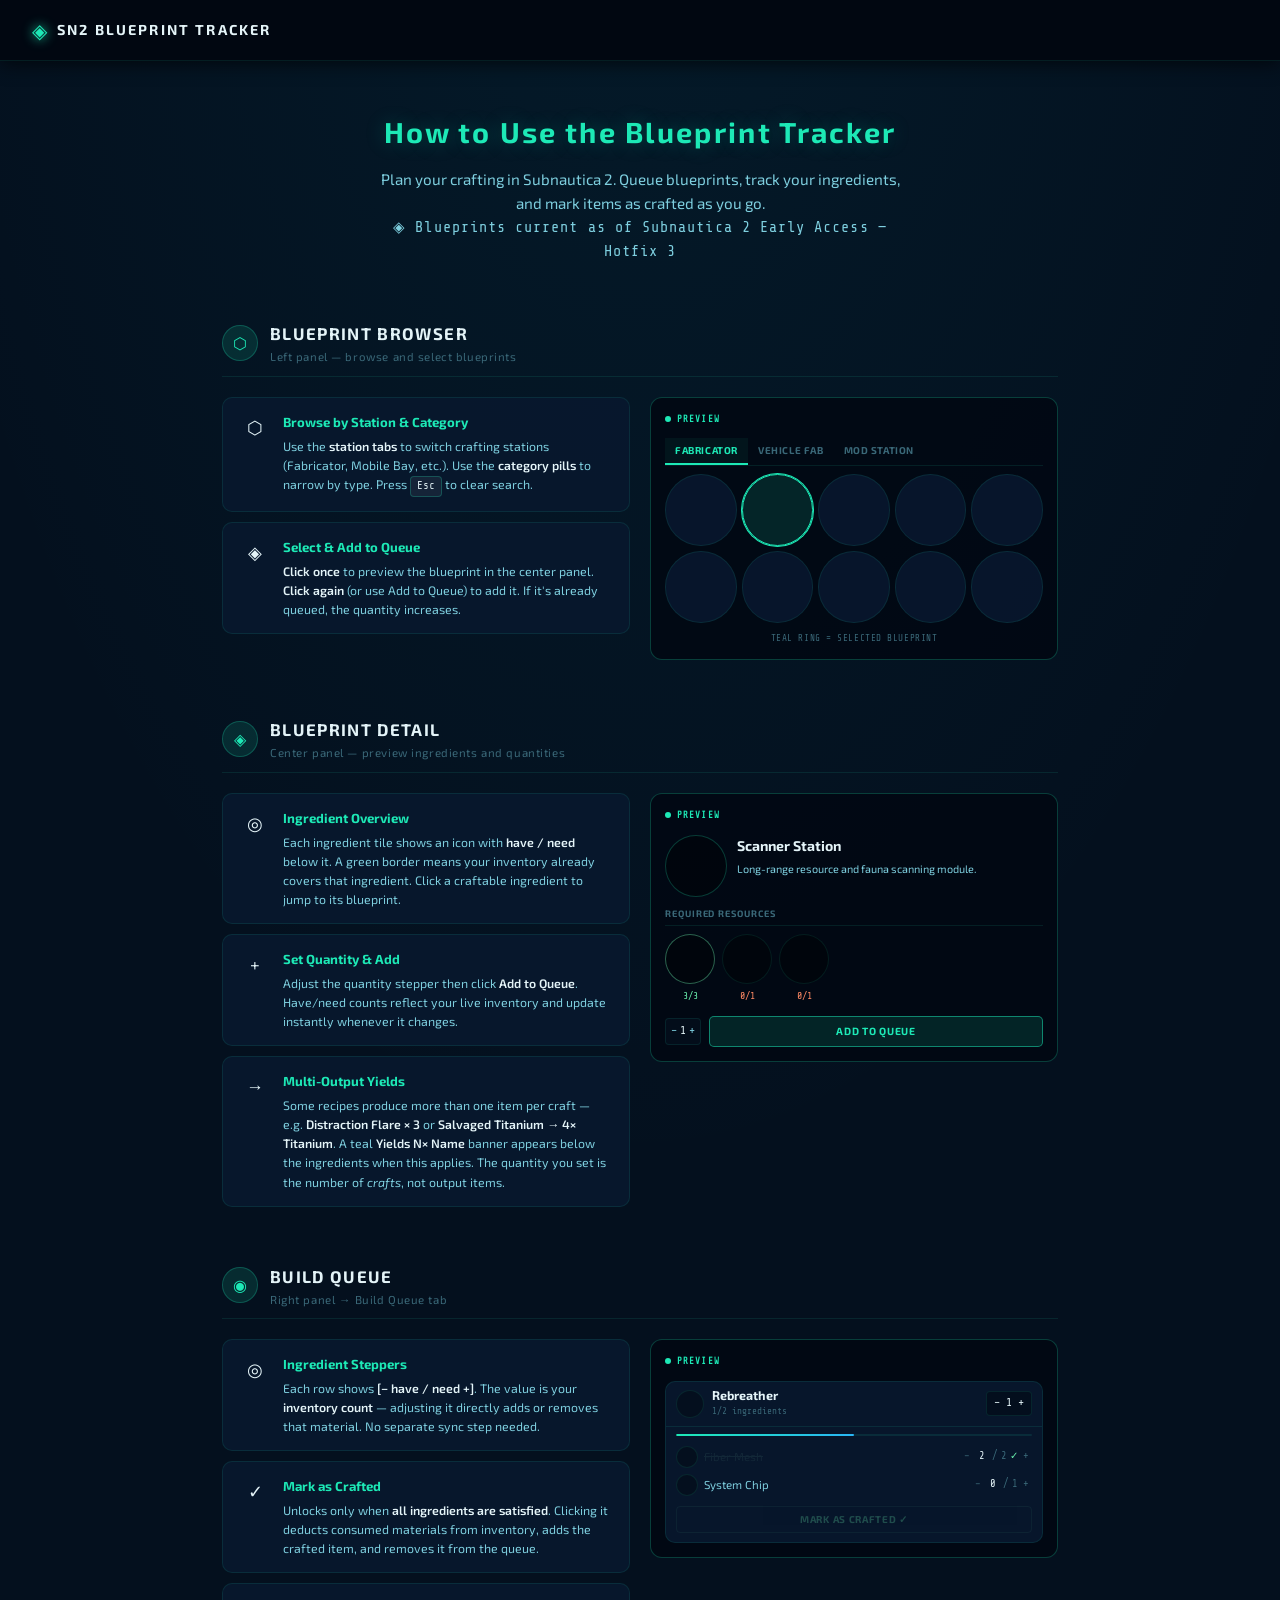
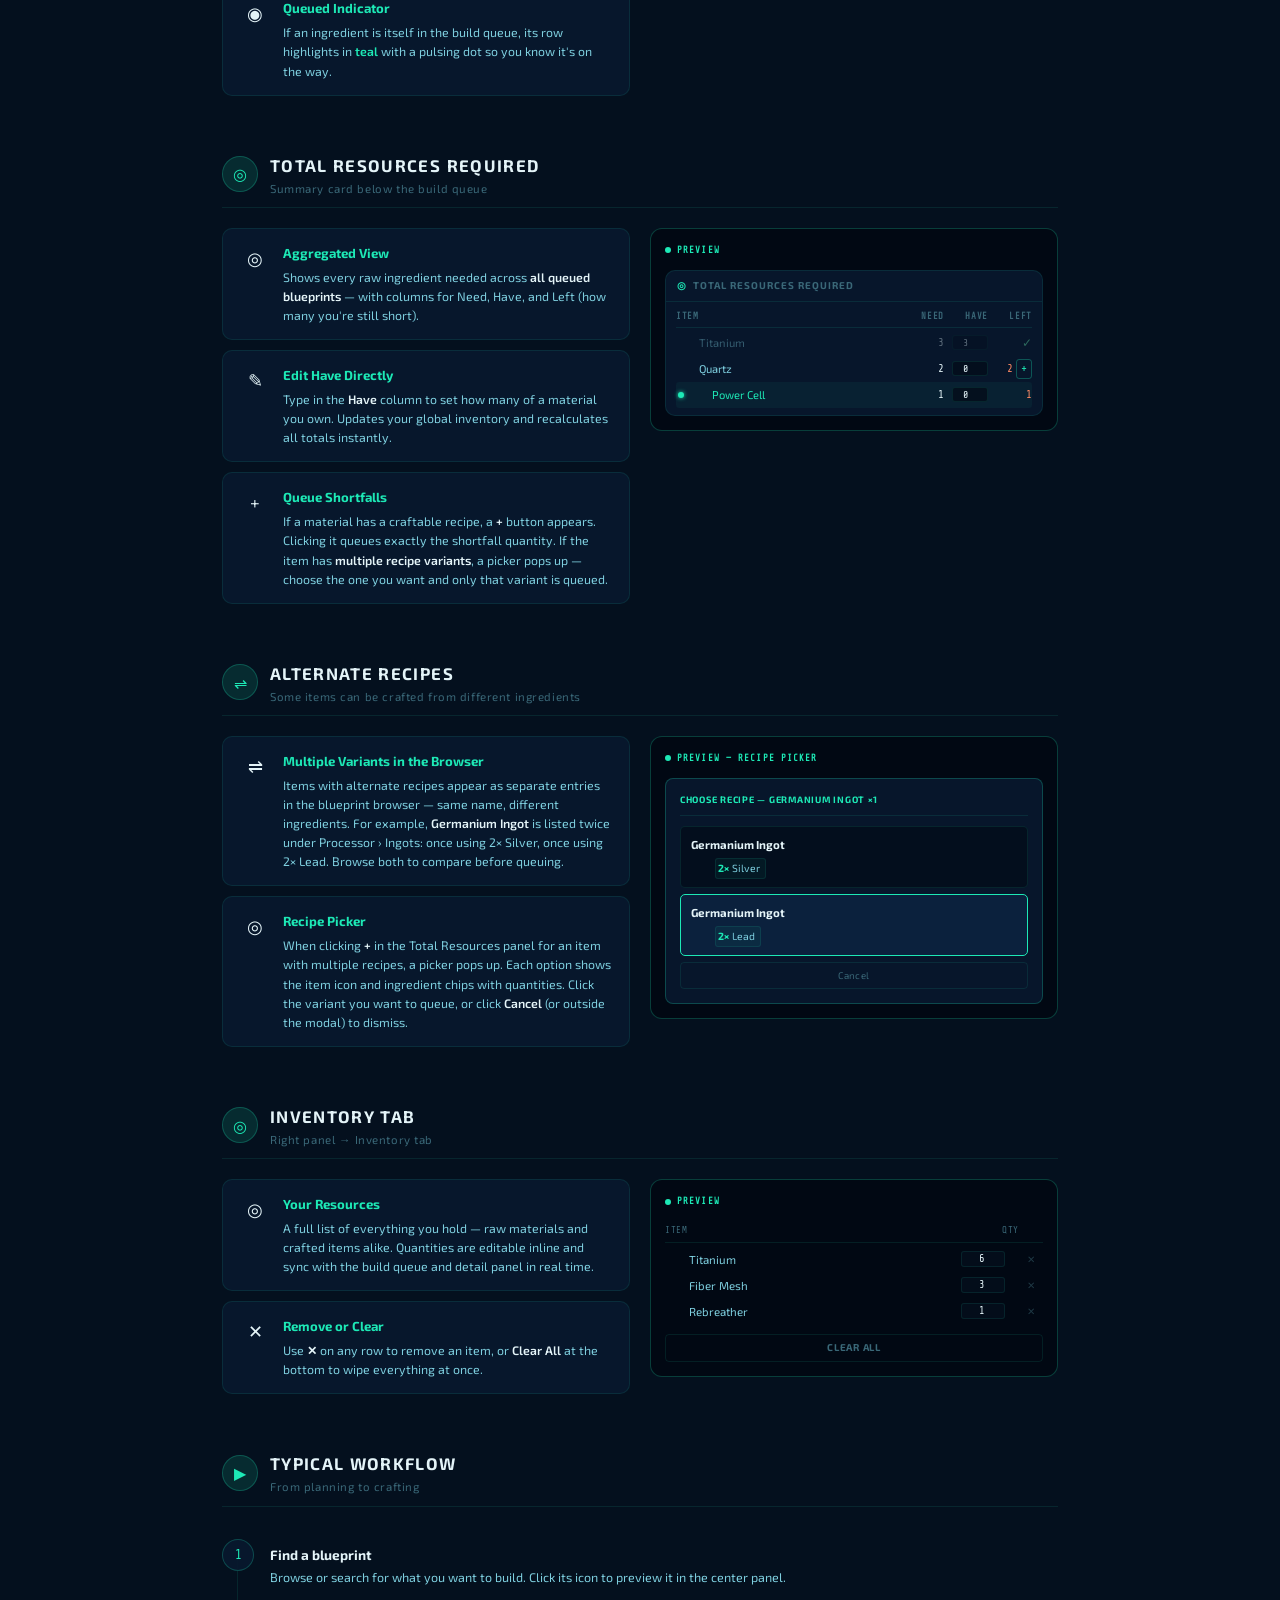
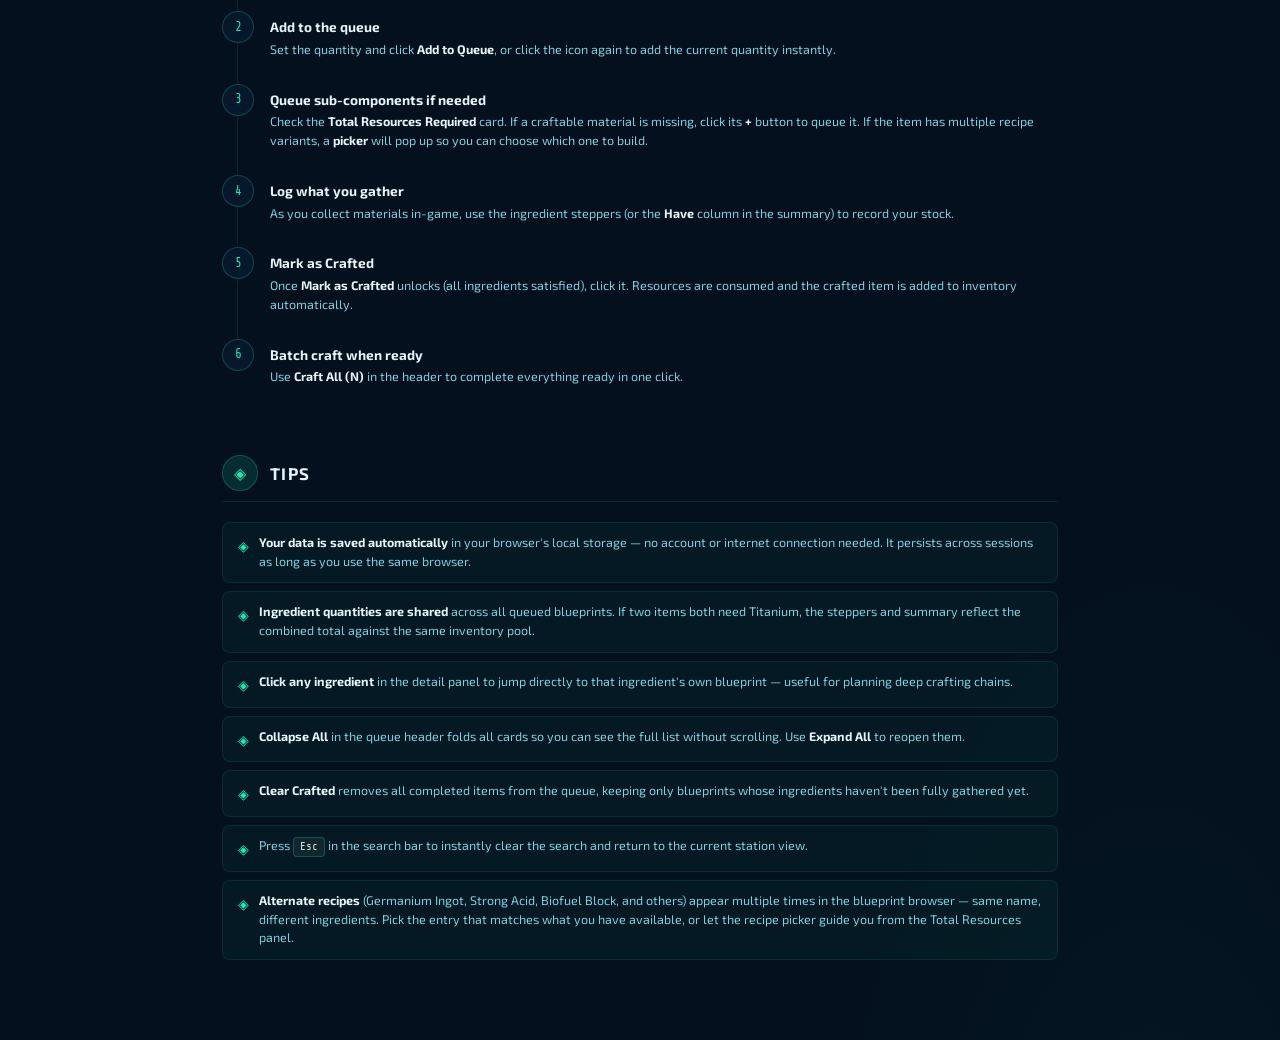
==== commit aebd9552: "Update version note to EA Hotfix 3 Co-Authored-By: Claude Sonnet 4.6 <noreply@anthropic.com>" ====
--- a/help.html
+++ b/help.html
@@ -426,7 +426,7 @@
     <div class="intro">
       <h1>How to Use the Blueprint Tracker</h1>
       <p>Plan your crafting in Subnautica 2. Queue blueprints, track your ingredients, and mark items as crafted as you go.</p>
-      <p class="intro-version">◈ Subnautica 2 Early Access · Blueprints updated June 2026</p>
+      <p class="intro-version">◈ Blueprints current as of Subnautica 2 Early Access — Hotfix 3</p>
     </div>
 
     <!-- Blueprint Browser -->
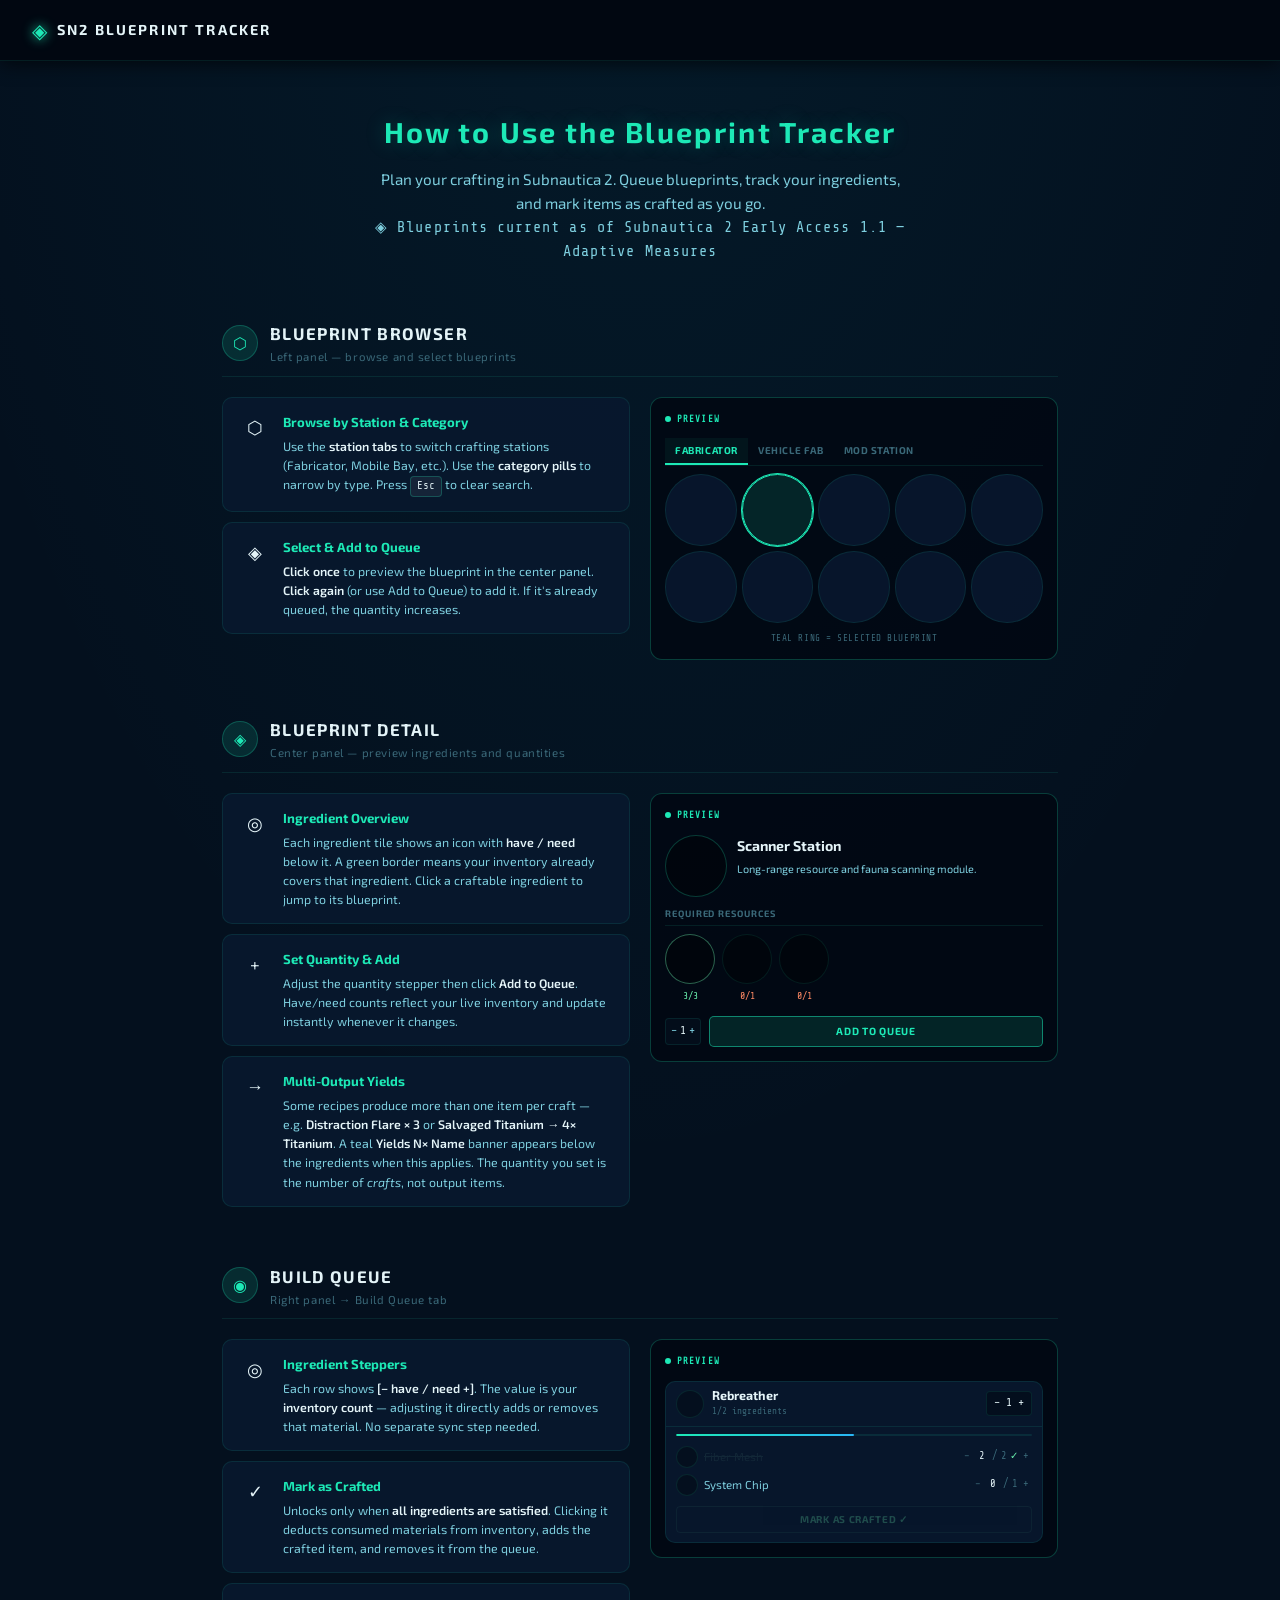
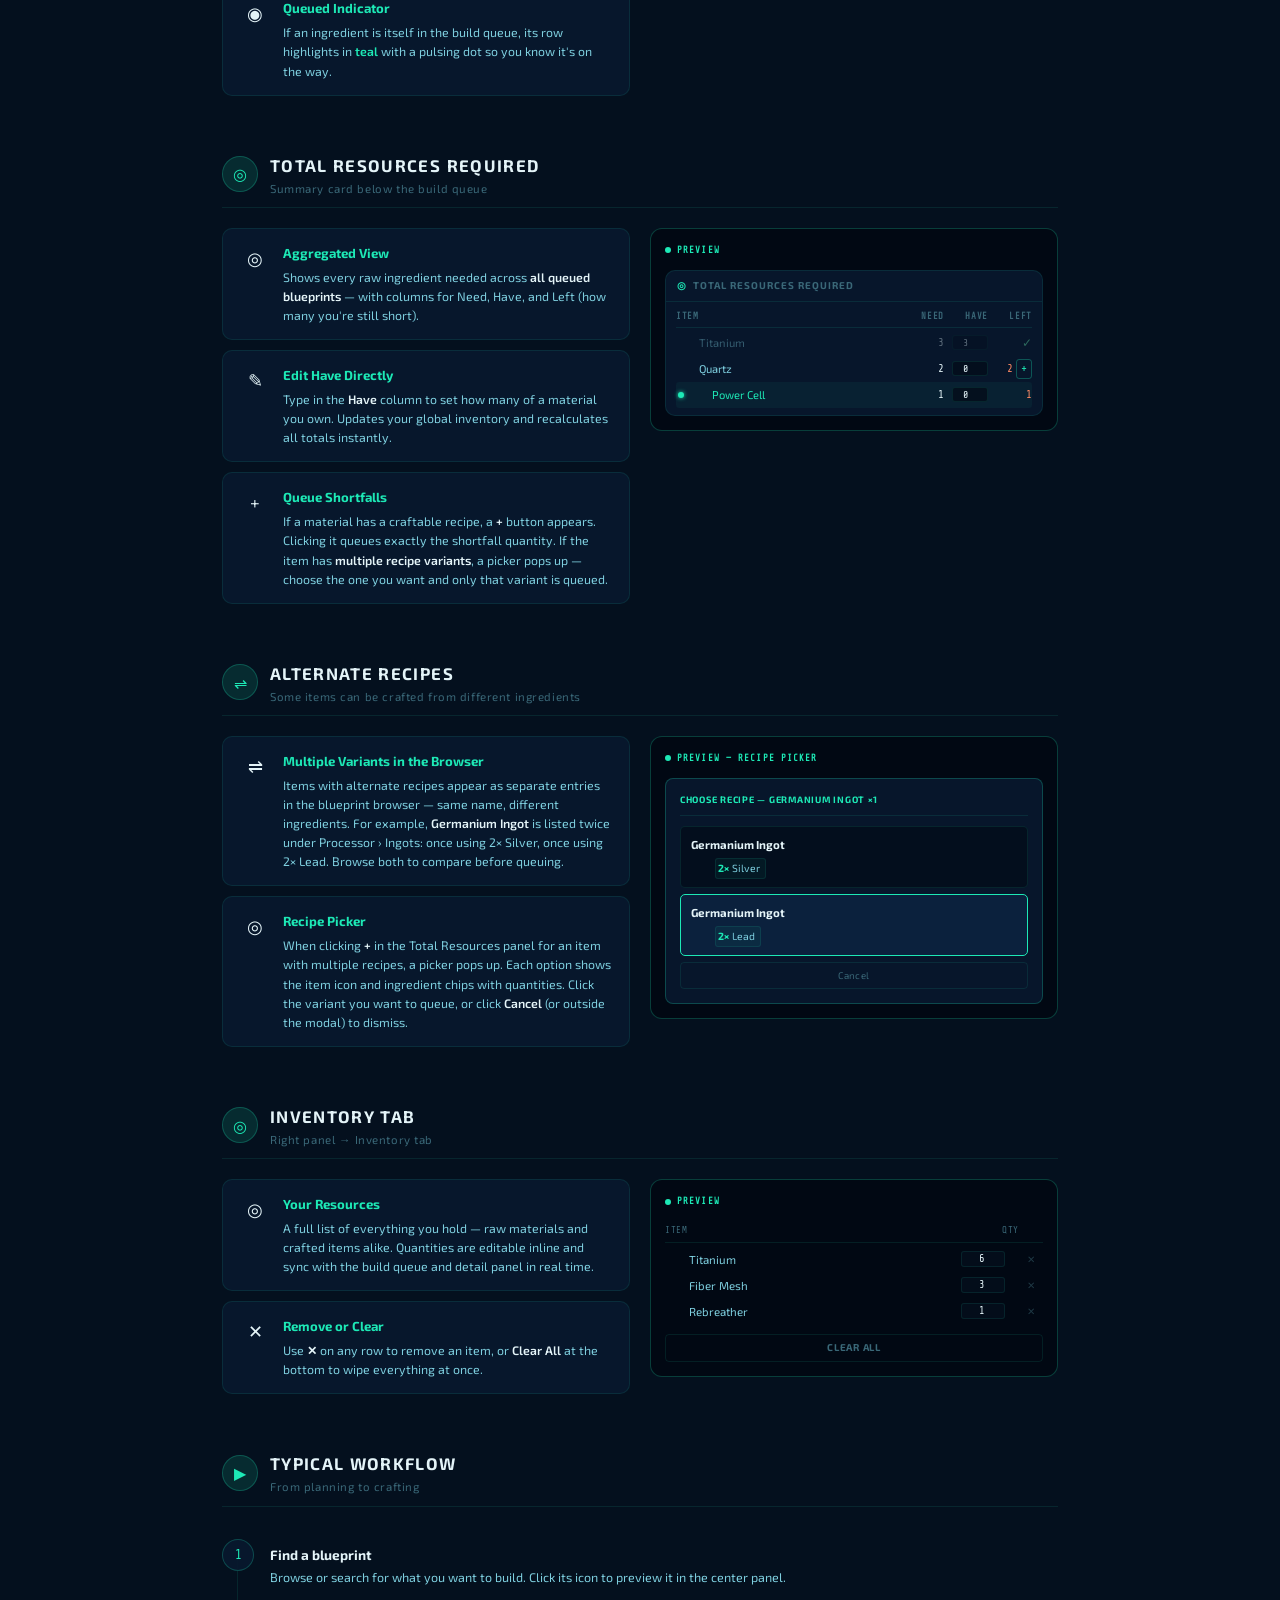
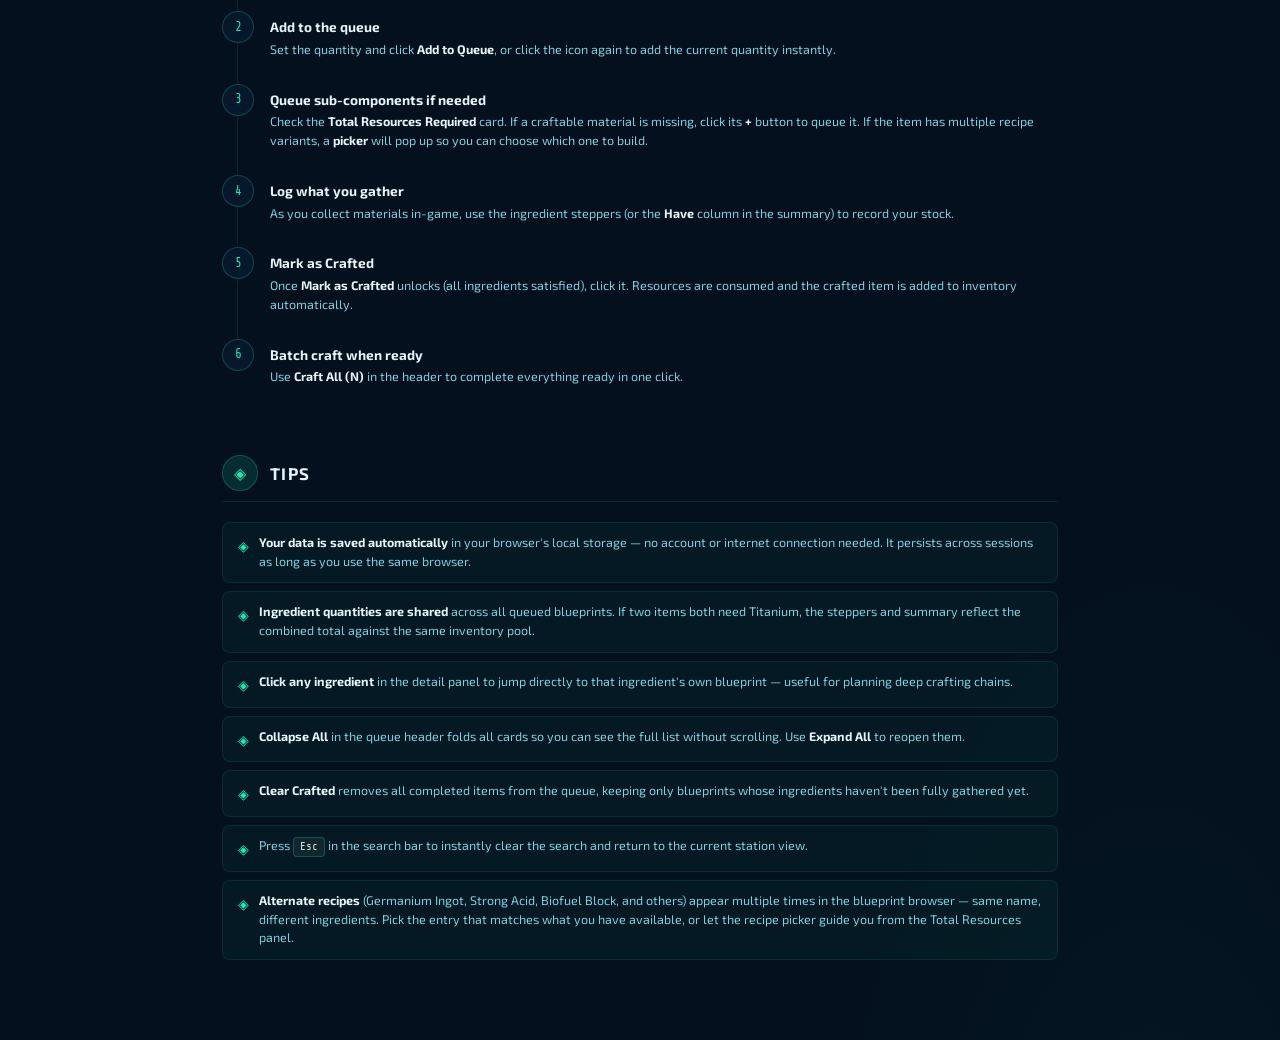
==== commit f39298fd: "Sync recipes to Subnautica 2 EA 1.1 (Adaptive Measures) Add two new Habitat Builder buildables intro" ====
--- a/help.html
+++ b/help.html
@@ -426,7 +426,7 @@
     <div class="intro">
       <h1>How to Use the Blueprint Tracker</h1>
       <p>Plan your crafting in Subnautica 2. Queue blueprints, track your ingredients, and mark items as crafted as you go.</p>
-      <p class="intro-version">◈ Blueprints current as of Subnautica 2 Early Access — Hotfix 3</p>
+      <p class="intro-version">◈ Blueprints current as of Subnautica 2 Early Access 1.1 — Adaptive Measures</p>
     </div>
 
     <!-- Blueprint Browser -->
@@ -919,14 +919,18 @@
   <script>
     // Populate all mock images with actual SN2 wiki icon URLs
     const WIKI = 'https://wiki.subnautica.com/sn2/images/thumb/';
+    // Classes that have explicit CSS sizes — don't override with 100%
+    const SIZED = ['mock-picker-opt-icon', 'mock-picker-ing-icon'];
     document.querySelectorAll('[data-icon]').forEach(img => {
       const file = img.dataset.icon;
       img.src = `${WIKI}${file}/64px-${file}`;
-      img.style.width = '100%';
-      img.style.height = '100%';
       img.style.objectFit = 'contain';
       img.style.imageRendering = 'pixelated';
       img.style.display = 'block';
+      if (!SIZED.some(c => img.classList.contains(c))) {
+        img.style.width  = '100%';
+        img.style.height = '100%';
+      }
       img.onerror = () => { img.style.display = 'none'; };
     });
   </script>
